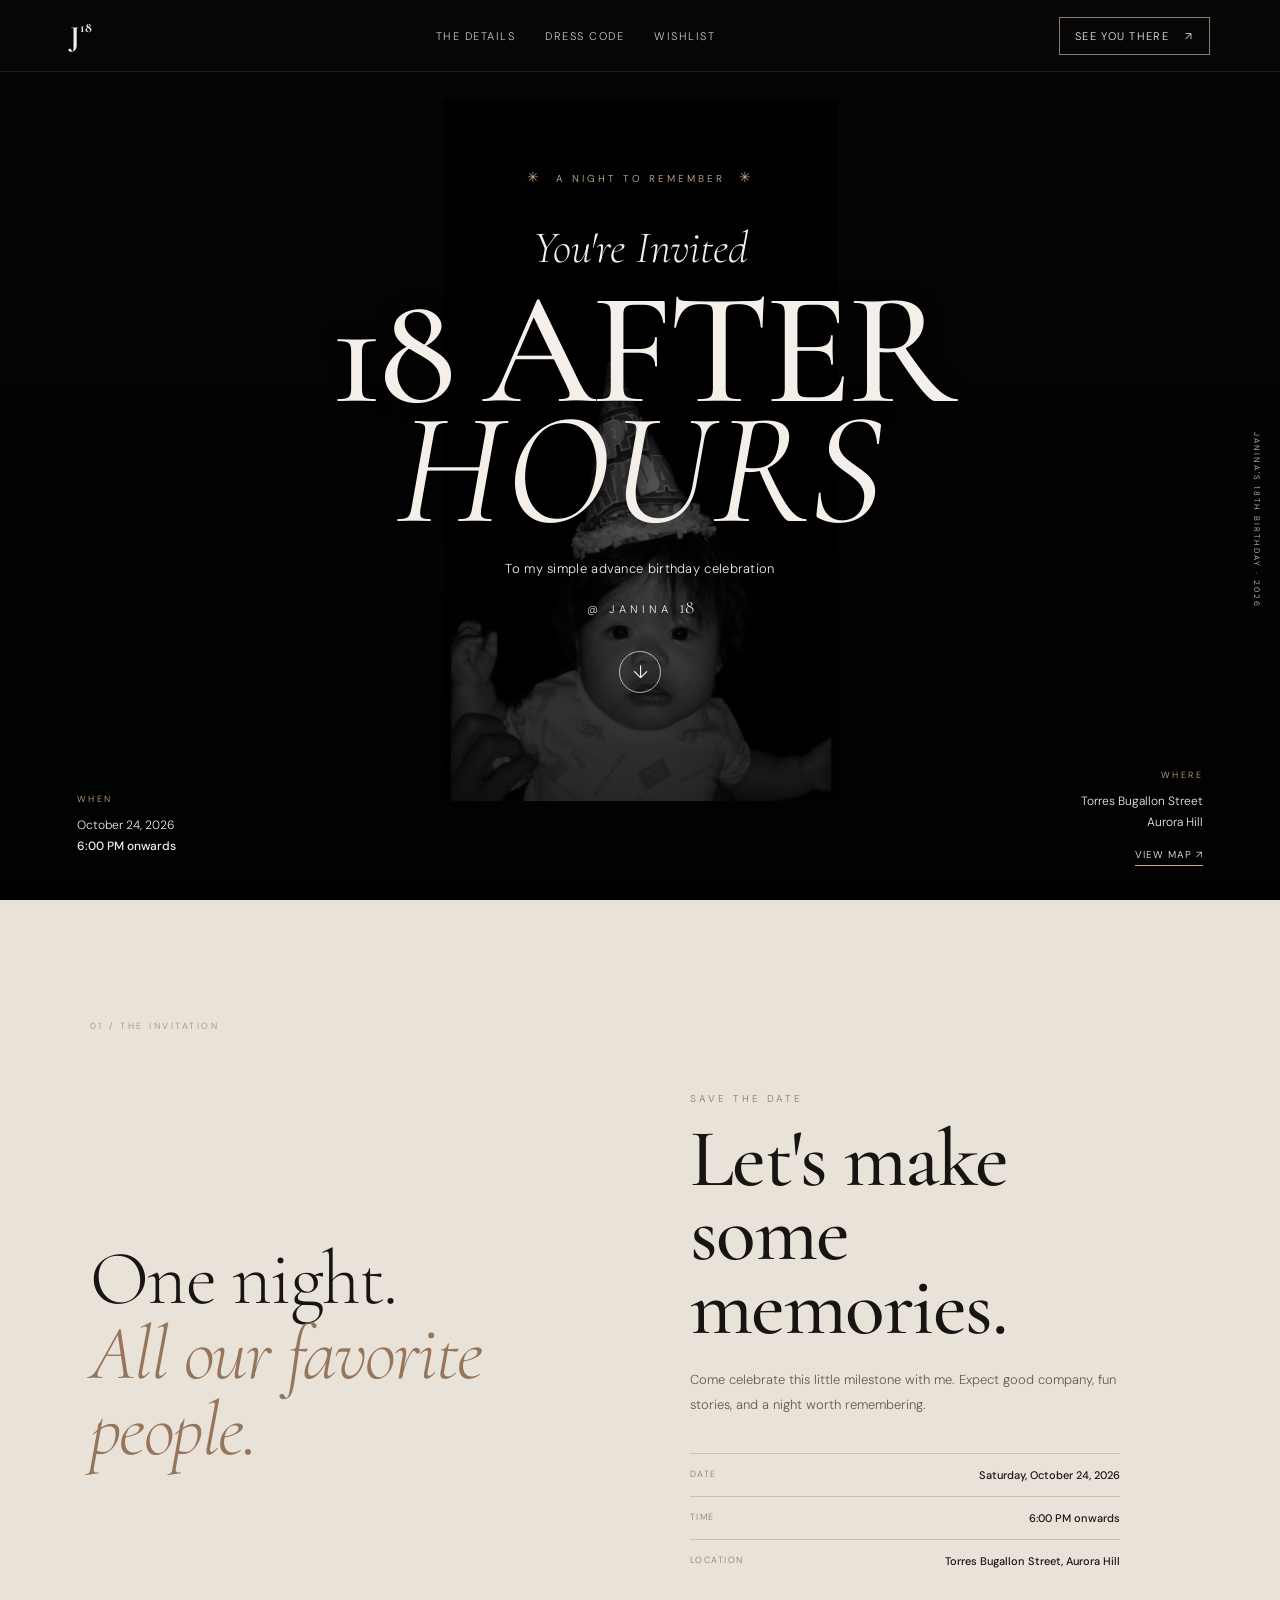
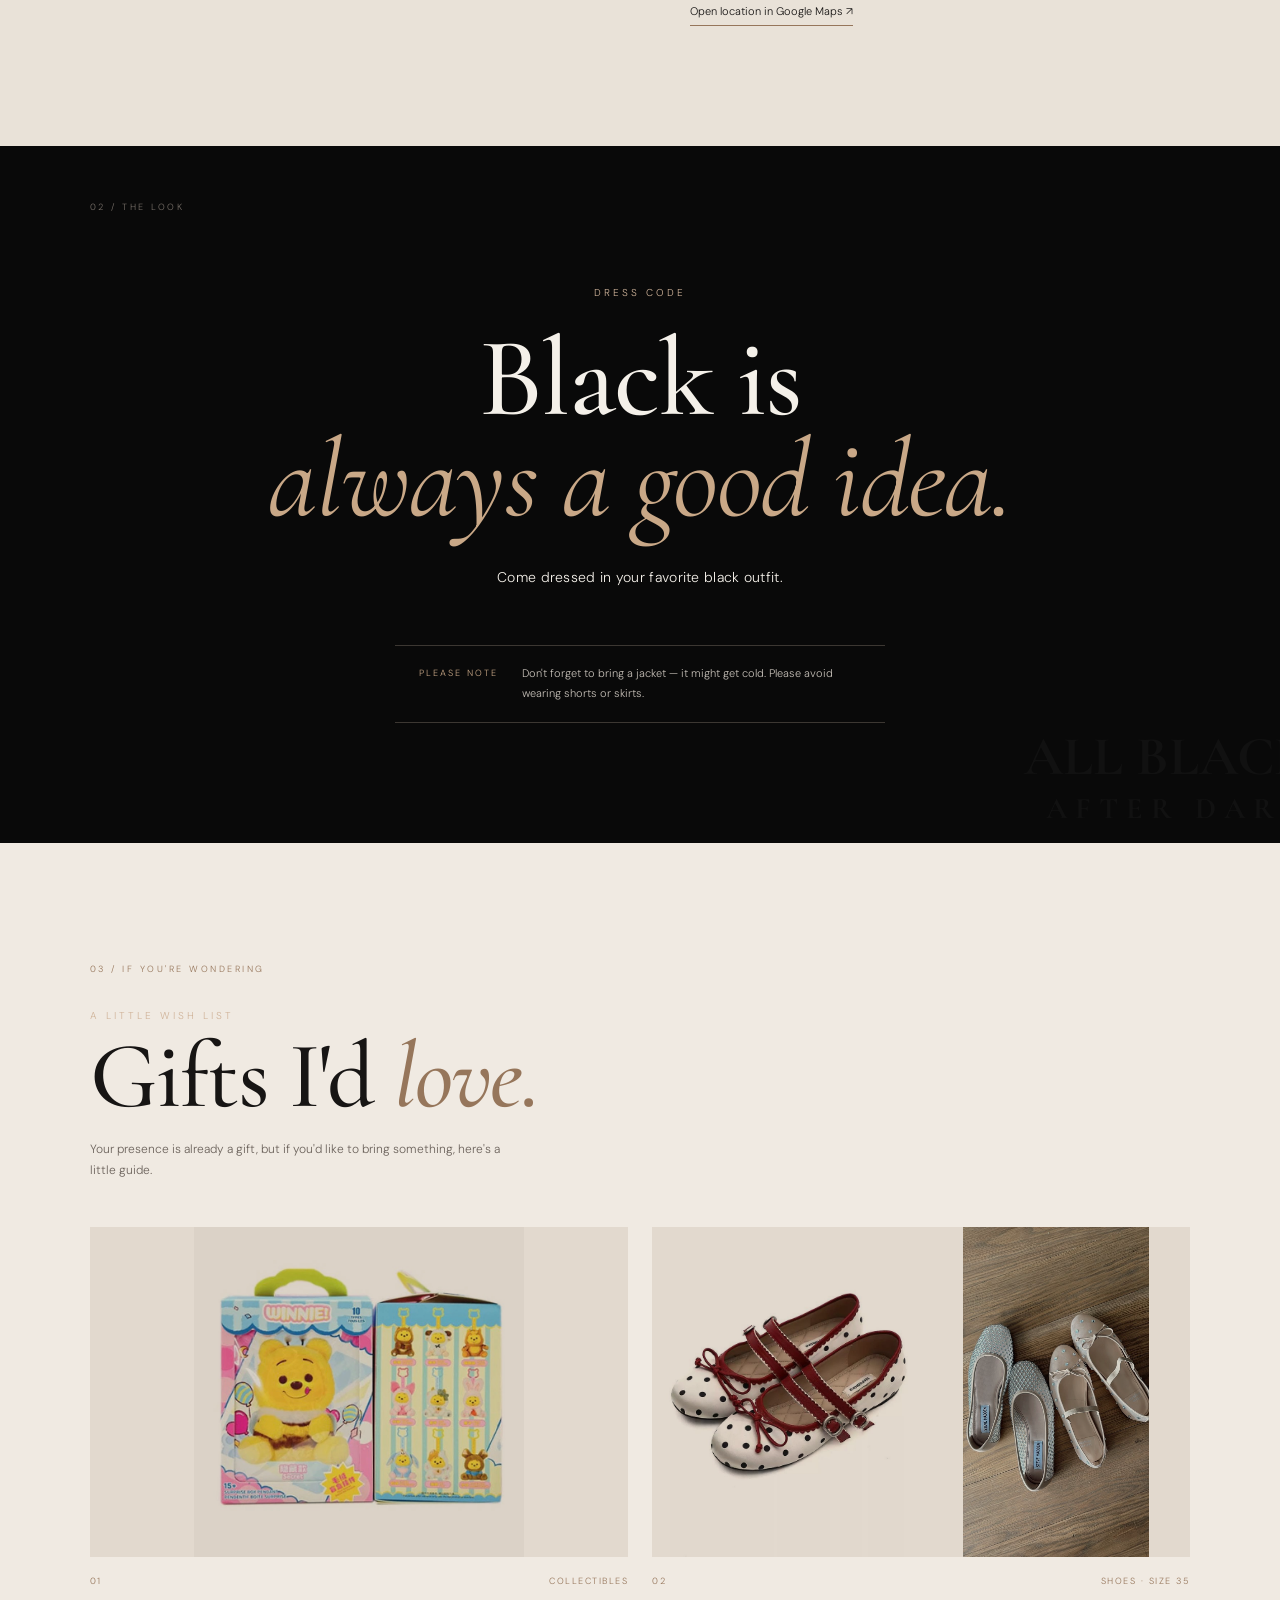
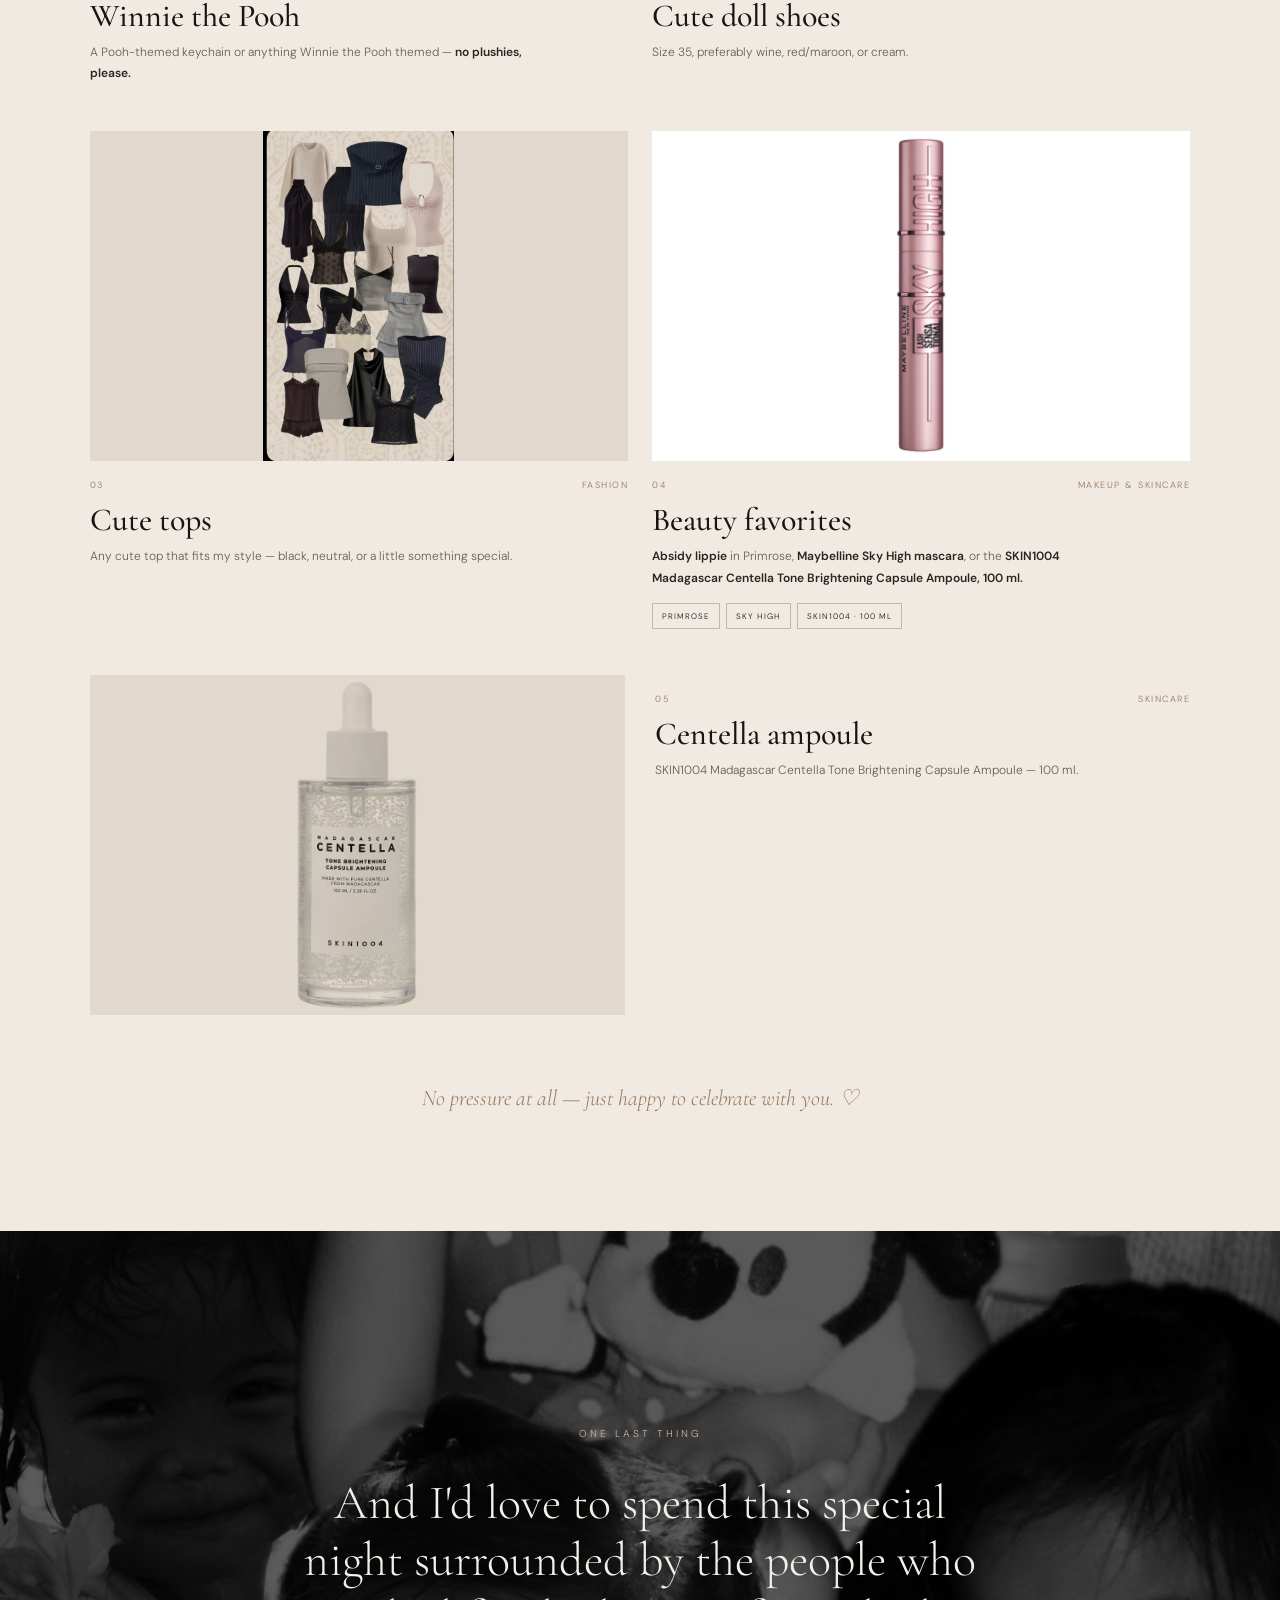
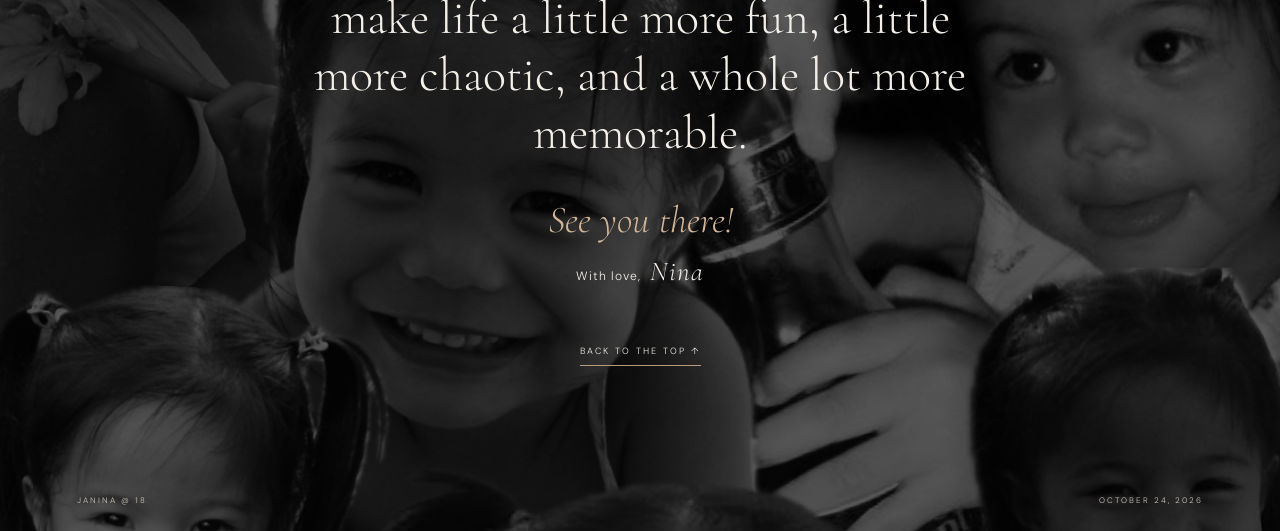
==== index.html @ 245d0680 "Add files via upload" ====
<!doctype html>
<html lang="en">
<head>
  <meta charset="utf-8">
  <meta name="viewport" content="width=device-width, initial-scale=1">
  <meta name="theme-color" content="#080808">
  <title>18 After Hours — Janina</title>
  <link rel="preconnect" href="https://fonts.googleapis.com">
  <link rel="preconnect" href="https://fonts.gstatic.com" crossorigin>
  <link href="https://fonts.googleapis.com/css2?family=Cormorant+Garamond:wght@400;500;600;700&family=DM+Sans:wght@300;400;500;600&display=swap" rel="stylesheet">
  <link rel="stylesheet" href="style.css">
</head>
<body>
  <nav class="nav">
    <a class="brand" href="#home">J<span>18</span></a>
    <div class="nav-links">
      <a href="#details">The Details</a>
      <a href="#dresscode">Dress Code</a>
      <a href="#wishlist">Wishlist</a>
    </div>
    <a class="nav-rsvp" href="#closing">See you there <span>↗</span></a>
  </nav>

  <main>
    <section class="hero" id="home" aria-label="Birthday invitation">
      <div class="hero-overlay"></div>
      <div class="hero-content">
        <p class="eyebrow"><span class="tiny-star">✳</span> A NIGHT TO REMEMBER <span class="tiny-star">✳</span></p>
        <p class="invited">You're Invited</p>
        <h1>18 AFTER<br><em>HOURS</em></h1>
        <div class="hero-sub">
          <p>To my simple advance birthday celebration</p>
          <p class="janina">@ JANINA <span>18</span></p>
        </div>
        <a class="round-link" href="#details" aria-label="Scroll to event details">↓</a>
      </div>
      <div class="hero-bottom">
        <div><span class="mini-label">WHEN</span><p>October 24, 2026<br><strong>6:00 PM onwards</strong></p></div>
        <div class="hero-address"><span class="mini-label">WHERE</span><p>Torres Bugallon Street<br>Aurora Hill</p><a class="map-link" href="https://www.google.com/maps/@16.423089,120.6047625,1425a,75y,299.43h,72.35t/data=!3m7!1e1!3m5!1sbvuVnETtf0ymM2-8gKj47g!2e0!6shttps:%2F%2Fstreetviewpixels-pa.clients6.google.com%2Fv1%2Fthumbnail%3Fcb_client%3Dmaps_sv.tactile%26w%3D900%26h%3D600%26pitch%3D17.645690590601035%26panoid%3DbvuVnETtf0ymM2-8gKj47g%26yaw%3D299.4261399675392!7i16384!8i8192?entry=ttu&g_ep=EgoyMDI2MTAwNi4wIKXMDSoASAFQAw%3D%3D" target="_blank" rel="noopener">View Map ↗</a></div>
      </div>
      <div class="vertical-note">JANINA'S 18TH BIRTHDAY · 2026</div>
    </section>

    <section class="details section-pad" id="details">
      <div class="section-kicker">01 / THE INVITATION</div>
      <div class="details-grid">
        <div>
          <p class="serif-quote">One night.<br><em>All our favorite people.</em></p>
        </div>
        <div class="details-copy">
          <p class="eyebrow">SAVE THE DATE</p>
          <h2>Let's make<br>some memories.</h2>
          <p>Come celebrate this little milestone with me. Expect good company, fun stories, and a night worth remembering.</p>
          <div class="detail-line"><span>DATE</span><strong>Saturday, October 24, 2026</strong></div>
          <div class="detail-line"><span>TIME</span><strong>6:00 PM onwards</strong></div>
          <div class="detail-line"><span>LOCATION</span><strong>Torres Bugallon Street, Aurora Hill</strong></div>
          <a class="text-link" href="https://www.google.com/maps/@16.423089,120.6047625,1425a,75y,299.43h,72.35t/data=!3m7!1e1!3m5!1sbvuVnETtf0ymM2-8gKj47g!2e0!6shttps:%2F%2Fstreetviewpixels-pa.clients6.google.com%2Fv1%2Fthumbnail%3Fcb_client%3Dmaps_sv.tactile%26w%3D900%26h%3D600%26pitch%3D17.645690590601035%26panoid%3DbvuVnETtf0ymM2-8gKj47g%26yaw%3D299.4261399675392!7i16384!8i8192?entry=ttu&g_ep=EgoyMDI2MTAwNi4wIKXMDSoASAFQAw%3D%3D" target="_blank" rel="noopener">Open location in Google Maps ↗</a>
        </div>
      </div>
    </section>

    <section class="dresscode section-pad" id="dresscode">
      <div class="section-kicker">02 / THE LOOK</div>
      <p class="eyebrow">DRESS CODE</p>
      <h2>Black is<br><em>always a good idea.</em></h2>
      <p class="dress-instruction">Come dressed in your favorite black outfit.</p>
      <div class="dress-rule"><span>PLEASE NOTE</span><p>Don't forget to bring a jacket — it might get cold. Please avoid wearing shorts or skirts.</p></div>
      <div class="dress-decoration">ALL BLACK<br><span>AFTER DARK</span></div>
    </section>

    <section class="wishlist section-pad" id="wishlist">
      <div class="section-kicker">03 / IF YOU'RE WONDERING</div>
      <p class="eyebrow">A LITTLE WISH LIST</p>
      <h2>Gifts I'd <em>love.</em></h2>
      <p class="wishlist-intro">Your presence is already a gift, but if you'd like to bring something, here's a little guide.</p>
      <div class="wish-grid">
        <article class="wish-card">
          <div class="wish-image"><img src="assets/image2.jpeg" alt="Winnie the Pooh themed keychain gift inspiration"></div>
          <div class="wish-meta"><span>01</span><span>COLLECTIBLES</span></div>
          <h3>Winnie the Pooh</h3>
          <p>A Pooh-themed keychain or anything Winnie the Pooh themed — <strong>no plushies, please.</strong></p>
        </article>
        <article class="wish-card">
          <div class="wish-image two-images"><img src="assets/image4.jpeg" alt="Cream embellished flat shoes"><img src="assets/image5.jpeg" alt="Red and white Mary Jane shoes"></div>
          <div class="wish-meta"><span>02</span><span>SHOES · SIZE 35</span></div>
          <h3>Cute doll shoes</h3>
          <p>Size 35, preferably wine, red/maroon, or cream.</p>
        </article>
        <article class="wish-card">
          <div class="wish-image"><img src="assets/image6.jpeg" alt="Cute tops in dark and neutral colors"></div>
          <div class="wish-meta"><span>03</span><span>FASHION</span></div>
          <h3>Cute tops</h3>
          <p>Any cute top that fits my style — black, neutral, or a little something special.</p>
        </article>
        <article class="wish-card">
          <div class="wish-image beauty-image"><img src="assets/image9.jpeg" alt="Beauty product inspiration"></div>
          <div class="wish-meta"><span>04</span><span>MAKEUP & SKINCARE</span></div>
          <h3>Beauty favorites</h3>
          <p><strong>Absidy lippie</strong> in Primrose, <strong>Maybelline Sky High mascara</strong>, or the <strong>SKIN1004 Madagascar Centella Tone Brightening Capsule Ampoule, 100 ml.</strong></p>
          <div class="product-tags"><span>PRIMROSE</span><span>SKY HIGH</span><span>SKIN1004 · 100 ML</span></div>
        </article>
        <article class="wish-card product-feature">
          <div class="wish-image"><img src="assets/image11.jpeg" alt="SKIN1004 Madagascar Centella Tone Brightening Capsule Ampoule"></div>
          <div class="wish-meta"><span>05</span><span>SKINCARE</span></div>
          <h3>Centella ampoule</h3>
          <p>SKIN1004 Madagascar Centella Tone Brightening Capsule Ampoule — 100 ml.</p>
        </article>
      </div>
      <p class="wishlist-footnote">No pressure at all — just happy to celebrate with you. ♡</p>
    </section>

    <section class="closing" id="closing">
      <div class="closing-shade"></div>
      <div class="closing-content">
        <p class="eyebrow">ONE LAST THING</p>
        <div class="closing-copy">And I'd love to spend this special night surrounded by the people who make life a little more fun, a little more chaotic, and a whole lot more memorable.</div>
        <p class="see-you">See you there!</p>
        <p class="signature">With love, <em>Nina</em></p>
        <a class="back-top" href="#home">BACK TO THE TOP ↑</a>
      </div>
      <div class="closing-footer"><span>JANINA @ 18</span><span>OCTOBER 24, 2026</span></div>
    </section>
  </main>
  <script src="script.js"></script>
</body>
</html>
---- style.css ----
*{box-sizing:border-box}html{scroll-behavior:smooth;scroll-padding-top:74px}body{margin:0;background:#080808;color:#f4f0e9;font-family:"DM Sans",sans-serif;font-weight:300}a{color:inherit;text-decoration:none}.nav{height:72px;position:fixed;top:0;left:0;right:0;z-index:20;display:flex;align-items:center;justify-content:space-between;padding:0 5.5%;background:rgba(8,8,8,.82);backdrop-filter:blur(16px);border-bottom:1px solid rgba(255,255,255,.1)}.brand{font-family:"Cormorant Garamond",serif;font-size:28px;font-weight:700;letter-spacing:-2px}.brand span{font-size:14px;vertical-align:top;margin-left:3px;letter-spacing:0}.nav-links{display:flex;gap:30px;font-size:11px;text-transform:uppercase;letter-spacing:1.5px;color:#d0cbc3}.nav-links a:hover,.text-link:hover{color:#c9a887}.nav-rsvp{font-size:11px;text-transform:uppercase;letter-spacing:1.3px;border:1px solid #8c7867;padding:11px 15px}.nav-rsvp span{margin-left:12px}.hero{min-height:100svh;position:relative;display:flex;align-items:center;justify-content:center;background-color:#080808;background-image:linear-gradient(180deg,rgba(0,0,0,.12),rgba(0,0,0,.30)),url("assets/image0.jpeg");background-position:center center;background-size:auto 78%;background-repeat:no-repeat;isolation:isolate;padding:120px 6% 170px}.hero-overlay{position:absolute;inset:0;background:linear-gradient(180deg,rgba(0,0,0,.38),rgba(0,0,0,.36) 35%,rgba(0,0,0,.83) 100%);z-index:-1}.hero-content{text-align:center;width:min(800px,100%);position:relative}.eyebrow{font-size:10px;letter-spacing:3px;text-transform:uppercase;color:#d0b49a}.tiny-star{font-size:14px;padding:0 8px;color:#c9a887}.invited{font-family:"Cormorant Garamond",serif;font-size:clamp(27px,4vw,45px);margin:34px 0 5px;font-style:italic}.hero h1{font-family:"Cormorant Garamond",serif;font-size:clamp(70px,13vw,160px);font-weight:500;line-height:.75;letter-spacing:-5px;margin:15px 0 30px;text-shadow:0 2px 20px #000}.hero h1 em{font-weight:400;letter-spacing:2px}.hero-sub p{font-size:13px;letter-spacing:.3px;margin:8px 0}.hero-sub .janina{font-size:11px;letter-spacing:4px;margin-top:18px}.janina span{font-family:"Cormorant Garamond",serif;font-size:19px;letter-spacing:0}.round-link{display:inline-flex;align-items:center;justify-content:center;width:42px;height:42px;border:1px solid rgba(255,255,255,.65);border-radius:50%;margin-top:25px;font-size:18px;transition:.2s}.round-link:hover{background:#f4f0e9;color:#111}.hero-bottom{position:absolute;bottom:34px;left:6%;right:6%;display:flex;justify-content:space-between;align-items:flex-end;text-align:left}.hero-bottom>div{max-width:260px}.mini-label{font-size:9px;letter-spacing:2.5px;color:#c9a887}.hero-bottom p{font-size:12px;line-height:1.8;margin:8px 0}.hero-bottom strong{font-weight:500}.hero-address{text-align:right}.map-link{display:inline-block;font-size:10px;text-transform:uppercase;letter-spacing:1px;border-bottom:1px solid #c9a887;padding-bottom:4px}.vertical-note{position:absolute;right:18px;top:48%;writing-mode:vertical-rl;font-size:8px;letter-spacing:2px;color:#d5c9bc}.section-pad{padding:120px max(7%,calc((100% - 1120px)/2))}.details{background:#e9e2d8;color:#171514}.section-kicker{font-size:9px;letter-spacing:2.5px;color:#a68a70;margin-bottom:50px}.details-grid{display:grid;grid-template-columns:1fr 1fr;gap:9%;align-items:center}.serif-quote{font-family:"Cormorant Garamond",serif;font-size:clamp(42px,6vw,78px);line-height:.98;margin:0;letter-spacing:-1.5px}.serif-quote em{color:#96765b}.details-copy{max-width:430px}.details-copy .eyebrow{color:#96765b}.details-copy h2,.dresscode h2,.wishlist h2{font-family:"Cormorant Garamond",serif;font-size:clamp(48px,7vw,82px);line-height:.9;font-weight:500;letter-spacing:-1.5px;margin:18px 0}.details-copy>p:not(.eyebrow){font-size:13px;line-height:1.9;color:#625a53;margin:24px 0 35px}.detail-line{display:flex;justify-content:space-between;gap:20px;border-top:1px solid #c9beb1;padding:14px 0;font-size:11px}.detail-line span{font-size:9px;letter-spacing:1.5px;color:#96765b}.detail-line strong{font-weight:500;text-align:right}.text-link{display:inline-block;font-size:11px;margin-top:22px;border-bottom:1px solid #96765b;padding-bottom:7px}.dresscode{min-height:650px;position:relative;overflow:hidden;background:#090909;display:flex;flex-direction:column;align-items:center;justify-content:center;text-align:center}.dresscode .section-kicker{position:absolute;top:55px;left:7%;color:#79716a}.dresscode>.eyebrow{margin-top:20px}.dresscode h2{font-size:clamp(58px,9vw,112px);margin:20px 0 24px}.dresscode h2 em{color:#c9a887;font-weight:400}.dress-instruction{font-size:14px;letter-spacing:.3px}.dress-rule{margin-top:45px;border-top:1px solid #3c3732;border-bottom:1px solid #3c3732;padding:18px 24px;max-width:490px;display:flex;gap:24px;align-items:flex-start;text-align:left}.dress-rule span{font-size:9px;letter-spacing:2px;color:#c9a887;white-space:nowrap;padding-top:3px}.dress-rule p{font-size:11px;line-height:1.8;color:#c4beb6;margin:0}.dress-decoration{position:absolute;right:-30px;bottom:20px;font-family:"Cormorant Garamond",serif;font-size:55px;line-height:.8;text-align:right;color:rgba(255,255,255,.035);font-weight:700}.dress-decoration span{font-size:30px;letter-spacing:8px}.wishlist{background:#f0eae2;color:#171514}.wishlist .section-kicker{color:#96765b;margin-bottom:34px}.wishlist h2{font-size:clamp(55px,8vw,94px);margin:12px 0}.wishlist h2 em{color:#96765b}.wishlist-intro{font-size:12px;line-height:1.8;color:#6b625b;max-width:430px;margin:20px 0 45px}.wish-grid{display:grid;grid-template-columns:repeat(2,minmax(0,1fr));gap:46px 24px}.wish-card{min-width:0}.wish-image{height:330px;background:#e2d9ce;display:flex;align-items:center;justify-content:center;overflow:hidden}.wish-image img{width:100%;height:100%;object-fit:contain;mix-blend-mode:multiply}.wish-image.two-images{gap:0}.wish-image.two-images img{width:50%;height:100%;object-fit:contain}.wish-image.beauty-image{background:#fff}.wish-meta{display:flex;justify-content:space-between;gap:10px;margin-top:18px;font-size:9px;letter-spacing:1.5px;color:#96765b}.wish-card h3{font-family:"Cormorant Garamond",serif;font-size:32px;font-weight:500;margin:9px 0 7px}.wish-card>p{font-size:12px;line-height:1.8;color:#655c55;margin:0;max-width:460px}.wish-card strong{font-weight:600;color:#2a2521}.product-tags{display:flex;flex-wrap:wrap;gap:6px;margin-top:14px}.product-tags span{font-size:8px;letter-spacing:1px;border:1px solid #c7b7a7;padding:7px 9px}.product-feature{grid-column:1/-1;display:grid;grid-template-columns:1fr 1fr;column-gap:30px;align-items:center}.product-feature .wish-image{grid-row:span 4;height:340px}.wishlist-footnote{text-align:center;font-family:"Cormorant Garamond",serif;font-size:22px;font-style:italic;color:#96765b;margin:70px 0 0}.closing{min-height:100svh;position:relative;display:flex;align-items:center;justify-content:center;text-align:center;padding:120px 8% 100px;background:#050505 url("assets/image1.jpeg") center 38%/cover no-repeat;isolation:isolate}.closing-shade{position:absolute;inset:0;background:rgba(0,0,0,.64);z-index:-1}.closing-content{max-width:720px}.closing-content .eyebrow{margin-bottom:35px}.closing-copy{font-family:"Cormorant Garamond",serif;font-size:clamp(28px,4.4vw,48px);line-height:1.2}.see-you{font-family:"Cormorant Garamond",serif;font-size:38px;font-style:italic;margin:34px 0 8px;color:#d2b497}.signature{font-size:12px;letter-spacing:1px}.signature em{font-family:"Cormorant Garamond",serif;font-size:27px;margin-left:5px}.back-top{display:inline-block;margin-top:45px;font-size:9px;letter-spacing:2px;border-bottom:1px solid #b89a7b;padding-bottom:8px}.closing-footer{position:absolute;bottom:26px;left:6%;right:6%;display:flex;justify-content:space-between;font-size:8px;letter-spacing:2px;color:#d1c8bd}
@media(max-width:700px){.hero{background-size:auto 68%;background-position:center 38%;}.nav{height:62px;padding:0 5%}.nav-links{gap:12px;font-size:8px;letter-spacing:.7px}.nav-rsvp{display:none}.hero{padding:110px 6% 190px;background-position:center center}.hero h1{letter-spacing:-2px}.invited{margin-top:25px}.hero-bottom{bottom:25px;left:6%;right:6%}.hero-bottom p{font-size:10px}.mini-label{font-size:8px}.vertical-note{right:8px;font-size:7px}.section-pad{padding:85px 7%}.section-kicker{margin-bottom:35px}.details-grid{grid-template-columns:1fr;gap:48px}.serif-quote{font-size:55px}.details-copy h2{font-size:62px}.detail-line{font-size:10px}.dresscode{min-height:610px}.dresscode .section-kicker{top:35px;left:7%}.dresscode h2{font-size:58px}.dress-instruction{font-size:12px}.dress-rule{padding:16px;gap:15px}.dress-decoration{font-size:40px}.wish-grid{gap:35px 13px}.wish-image{height:220px}.wish-card h3{font-size:26px}.wish-card>p{font-size:11px}.wish-meta{font-size:7px;letter-spacing:1px}.product-feature{grid-template-columns:1fr;gap:0}.product-feature .wish-image{grid-row:auto;height:260px;margin-bottom:18px}.closing{padding:100px 7%;background-position:center center}.closing-copy{font-size:31px}.closing-footer{font-size:7px;letter-spacing:1px}}
@media(max-width:420px){.nav-links{gap:9px}.brand{font-size:24px}.nav-links a{font-size:7px}.wish-image{height:175px}.wish-card h3{font-size:23px}.product-tags span{font-size:7px}.hero-bottom{gap:15px}.hero-bottom>div{max-width:48%}.hero-address{text-align:right}}
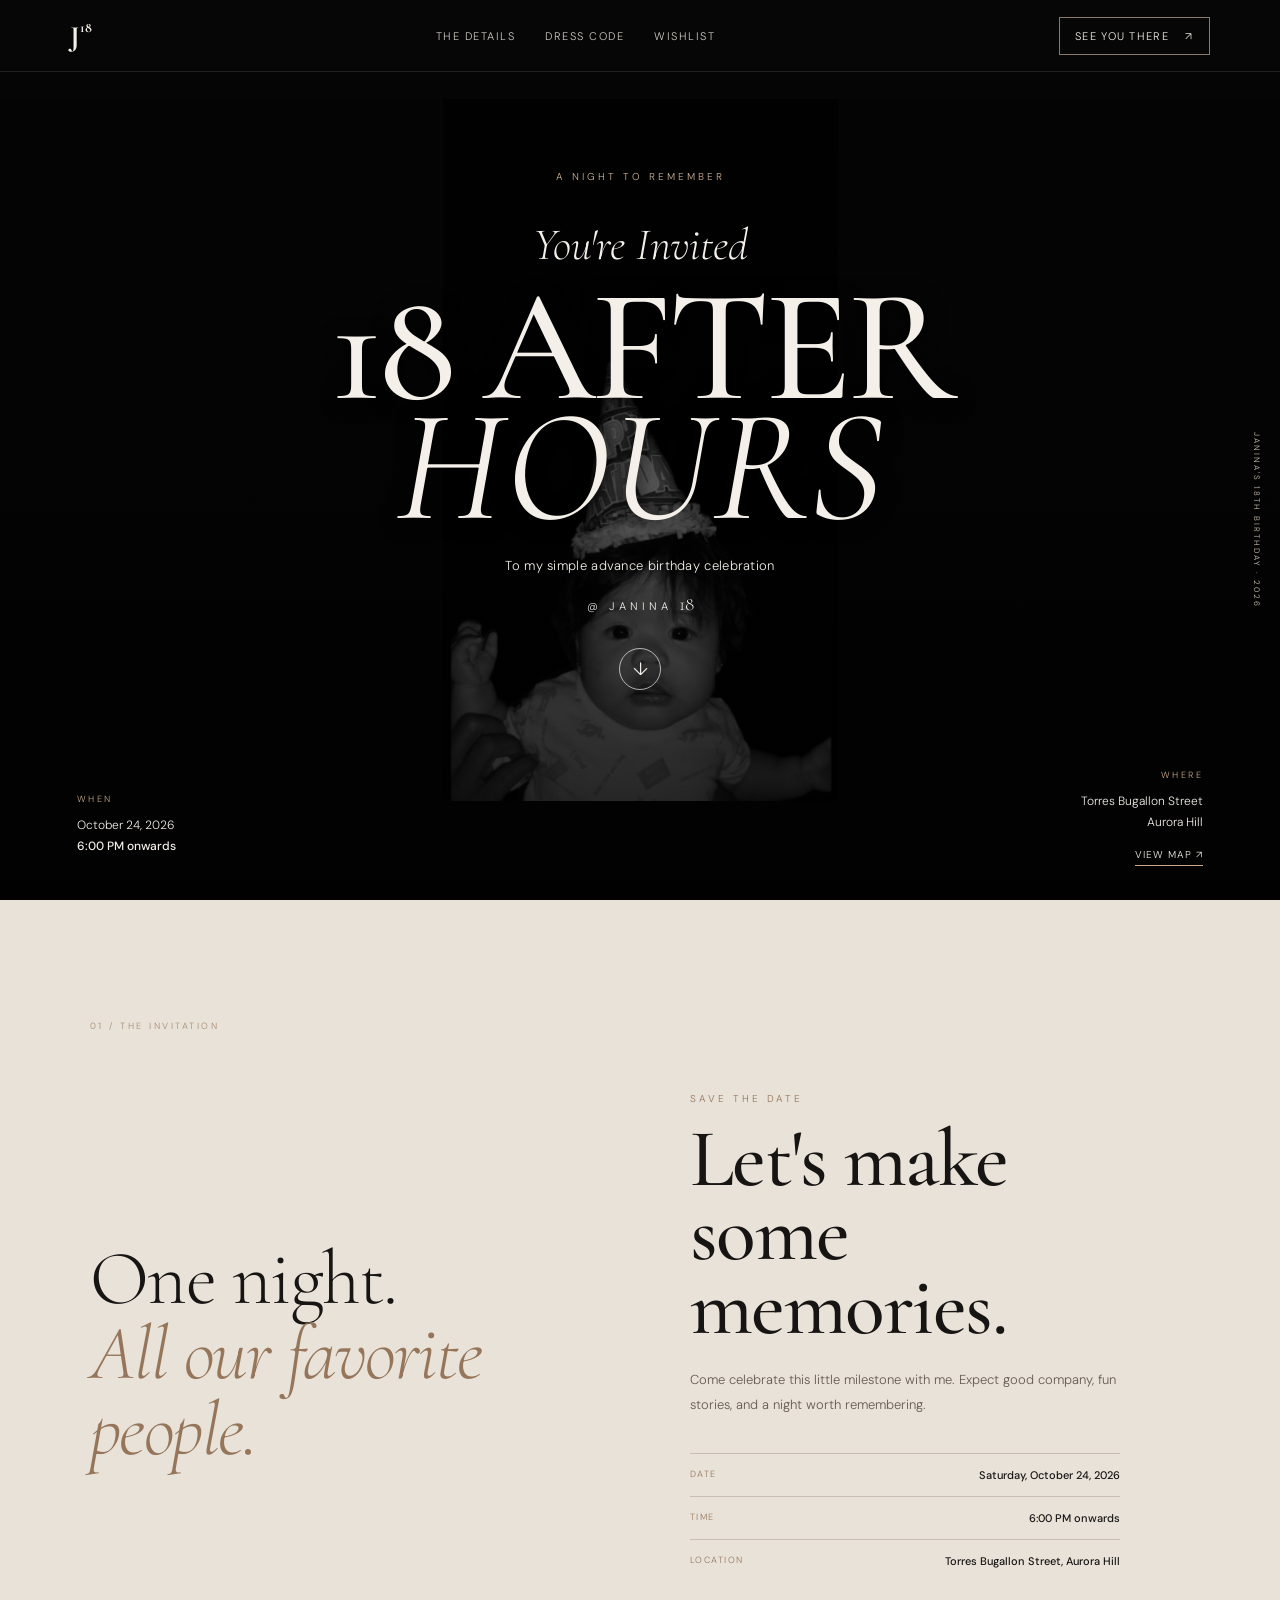
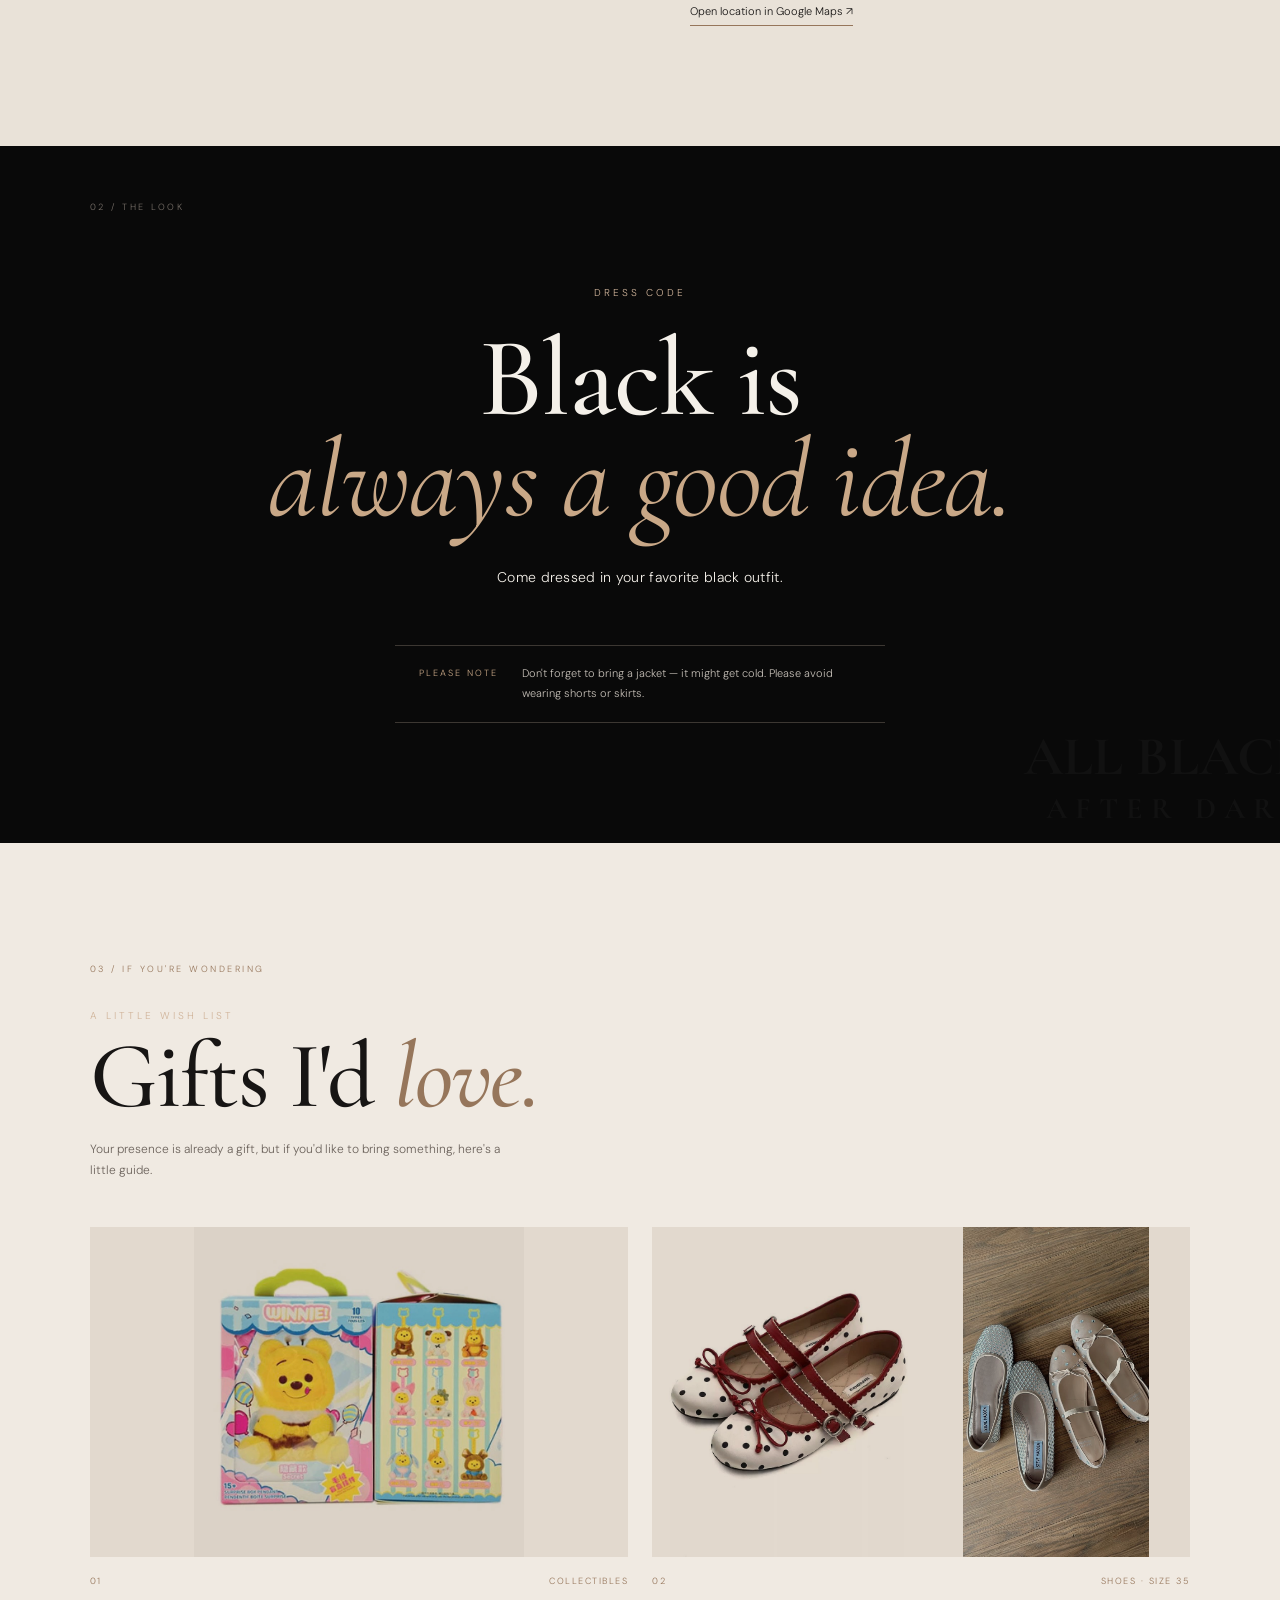
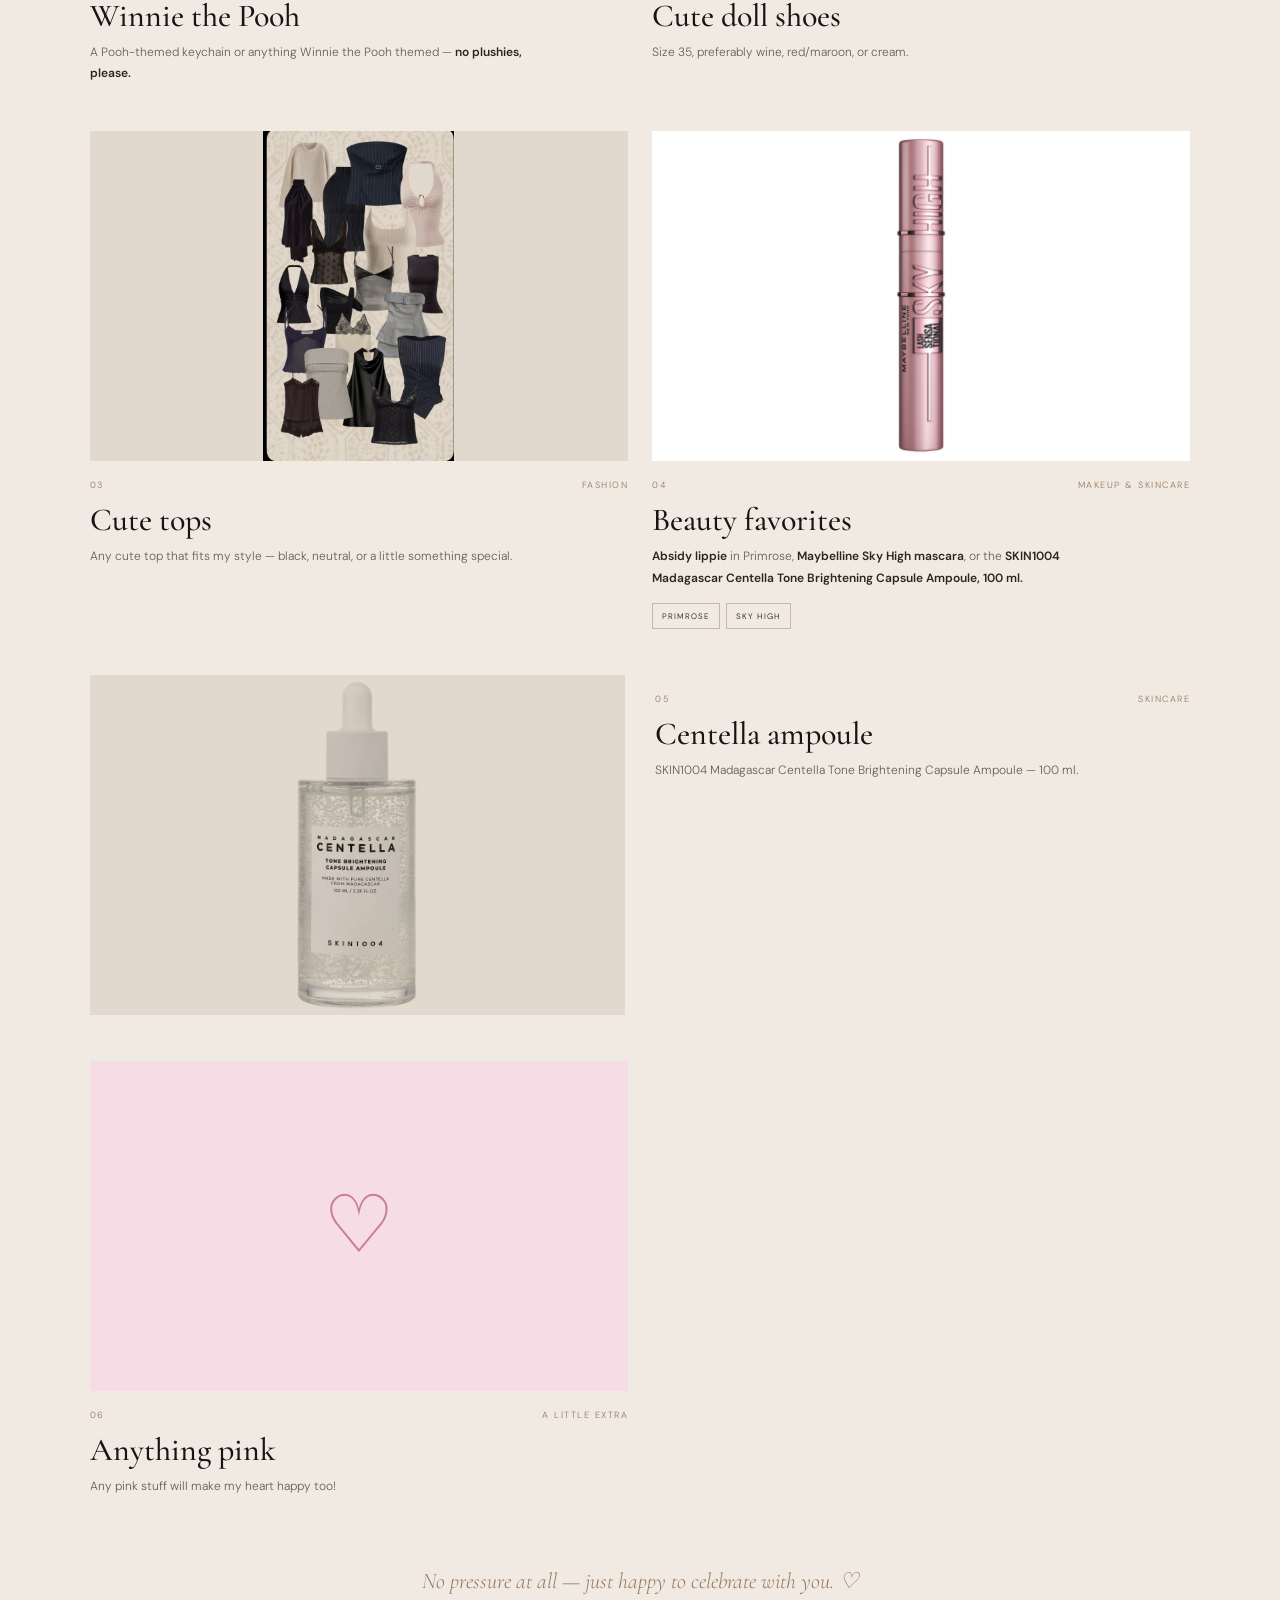
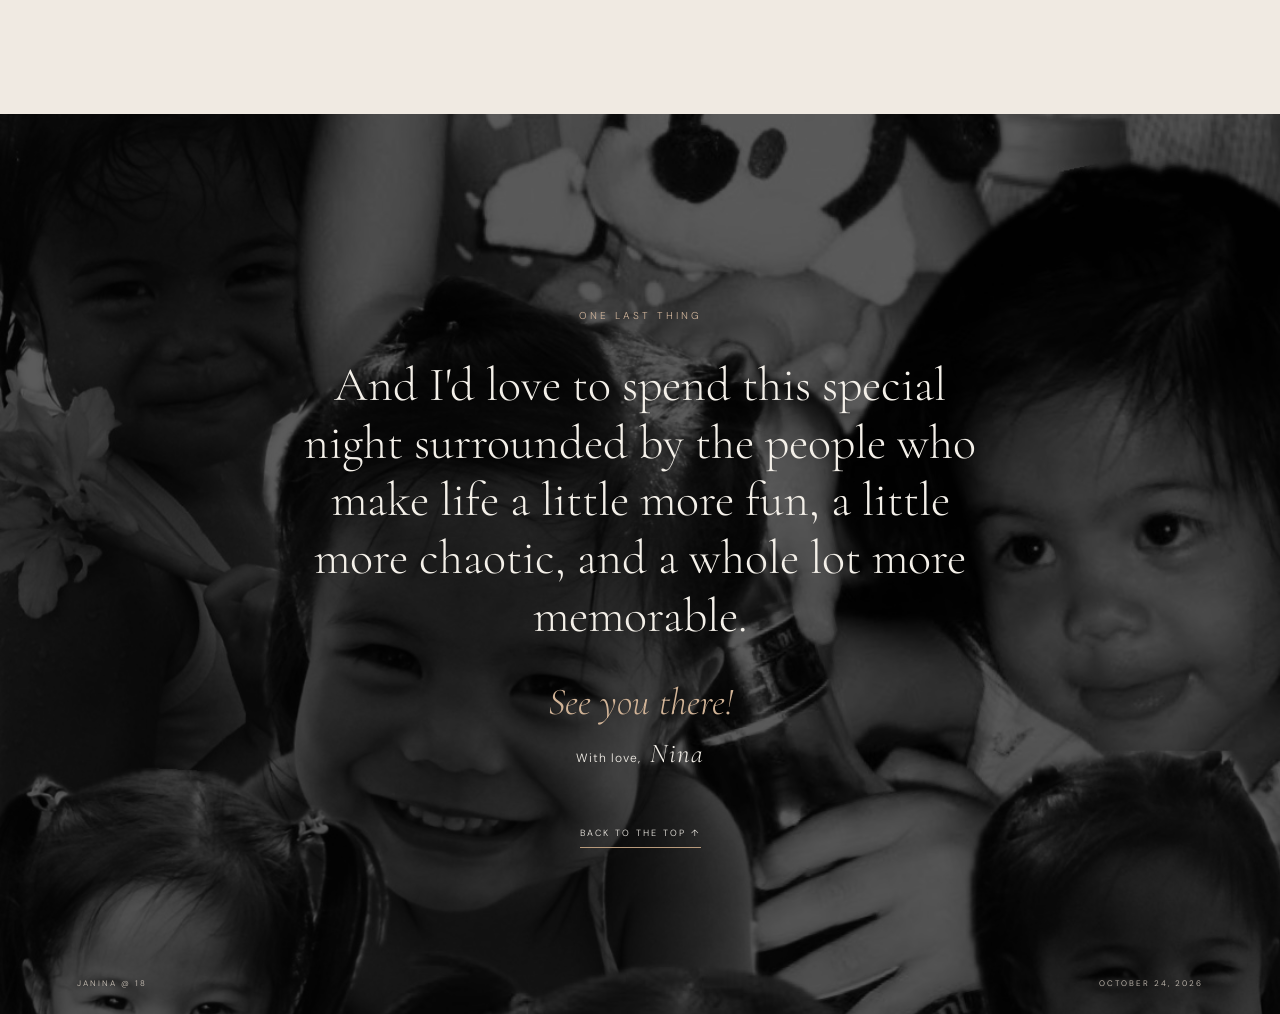
==== commit 1cbc8974: "Update index.html" ====
--- a/index.html
+++ b/index.html
@@ -1,3 +1,4 @@
+
 <!doctype html>
 <html lang="en">
 <head>
@@ -25,7 +26,7 @@
     <section class="hero" id="home" aria-label="Birthday invitation">
       <div class="hero-overlay"></div>
       <div class="hero-content">
-        <p class="eyebrow"><span class="tiny-star">✳</span> A NIGHT TO REMEMBER <span class="tiny-star">✳</span></p>
+        <p class="eyebrow">A NIGHT TO REMEMBER</p>
         <p class="invited">You're Invited</p>
         <h1>18 AFTER<br><em>HOURS</em></h1>
         <div class="hero-sub">
@@ -34,10 +35,19 @@
         </div>
         <a class="round-link" href="#details" aria-label="Scroll to event details">↓</a>
       </div>
+
       <div class="hero-bottom">
-        <div><span class="mini-label">WHEN</span><p>October 24, 2026<br><strong>6:00 PM onwards</strong></p></div>
-        <div class="hero-address"><span class="mini-label">WHERE</span><p>Torres Bugallon Street<br>Aurora Hill</p><a class="map-link" href="https://www.google.com/maps/@16.423089,120.6047625,1425a,75y,299.43h,72.35t/data=!3m7!1e1!3m5!1sbvuVnETtf0ymM2-8gKj47g!2e0!6shttps:%2F%2Fstreetviewpixels-pa.clients6.google.com%2Fv1%2Fthumbnail%3Fcb_client%3Dmaps_sv.tactile%26w%3D900%26h%3D600%26pitch%3D17.645690590601035%26panoid%3DbvuVnETtf0ymM2-8gKj47g%26yaw%3D299.4261399675392!7i16384!8i8192?entry=ttu&g_ep=EgoyMDI2MTAwNi4wIKXMDSoASAFQAw%3D%3D" target="_blank" rel="noopener">View Map ↗</a></div>
+        <div>
+          <span class="mini-label">WHEN</span>
+          <p>October 24, 2026<br><strong>6:00 PM onwards</strong></p>
+        </div>
+        <div class="hero-address">
+          <span class="mini-label">WHERE</span>
+          <p>Torres Bugallon Street<br>Aurora Hill</p>
+          <a class="map-link" href="https://www.google.com/maps/@16.423089,120.6047625,1425a,75y,299.43h,72.35t/data=!3m7!1e1!3m5!1sbvuVnETtf0ymM2-8gKj47g!2e0!6shttps:%2F%2Fstreetviewpixels-pa.clients6.google.com%2Fv1%2Fthumbnail%3Fcb_client%3Dmaps_sv.tactile%26w%3D900%26h%3D600%26pitch%3D17.645690590601035%26panoid%3DbvuVnETtf0ymM2-8gKj47g%26yaw%3D299.4261399675392!7i16384!8i8192?entry=ttu&g_ep=EgoyMDI2MTAwNi4wIKXMDSoASAFQAw%3D%3D" target="_blank" rel="noopener">View Map ↗</a>
+        </div>
       </div>
+
       <div class="vertical-note">JANINA'S 18TH BIRTHDAY · 2026</div>
     </section>
 
@@ -51,9 +61,18 @@
           <p class="eyebrow">SAVE THE DATE</p>
           <h2>Let's make<br>some memories.</h2>
           <p>Come celebrate this little milestone with me. Expect good company, fun stories, and a night worth remembering.</p>
-          <div class="detail-line"><span>DATE</span><strong>Saturday, October 24, 2026</strong></div>
-          <div class="detail-line"><span>TIME</span><strong>6:00 PM onwards</strong></div>
-          <div class="detail-line"><span>LOCATION</span><strong>Torres Bugallon Street, Aurora Hill</strong></div>
+          <div class="detail-line">
+            <span>DATE</span>
+            <strong>Saturday, October 24, 2026</strong>
+          </div>
+          <div class="detail-line">
+            <span>TIME</span>
+            <strong>6:00 PM onwards</strong>
+          </div>
+          <div class="detail-line">
+            <span>LOCATION</span>
+            <strong>Torres Bugallon Street, Aurora Hill</strong>
+          </div>
           <a class="text-link" href="https://www.google.com/maps/@16.423089,120.6047625,1425a,75y,299.43h,72.35t/data=!3m7!1e1!3m5!1sbvuVnETtf0ymM2-8gKj47g!2e0!6shttps:%2F%2Fstreetviewpixels-pa.clients6.google.com%2Fv1%2Fthumbnail%3Fcb_client%3Dmaps_sv.tactile%26w%3D900%26h%3D600%26pitch%3D17.645690590601035%26panoid%3DbvuVnETtf0ymM2-8gKj47g%26yaw%3D299.4261399675392!7i16384!8i8192?entry=ttu&g_ep=EgoyMDI2MTAwNi4wIKXMDSoASAFQAw%3D%3D" target="_blank" rel="noopener">Open location in Google Maps ↗</a>
         </div>
       </div>
@@ -64,7 +83,10 @@
       <p class="eyebrow">DRESS CODE</p>
       <h2>Black is<br><em>always a good idea.</em></h2>
       <p class="dress-instruction">Come dressed in your favorite black outfit.</p>
-      <div class="dress-rule"><span>PLEASE NOTE</span><p>Don't forget to bring a jacket — it might get cold. Please avoid wearing shorts or skirts.</p></div>
+      <div class="dress-rule">
+        <span>PLEASE NOTE</span>
+        <p>Don't forget to bring a jacket — it might get cold. Please avoid wearing shorts or skirts.</p>
+      </div>
       <div class="dress-decoration">ALL BLACK<br><span>AFTER DARK</span></div>
     </section>
 
@@ -73,39 +95,68 @@
       <p class="eyebrow">A LITTLE WISH LIST</p>
       <h2>Gifts I'd <em>love.</em></h2>
       <p class="wishlist-intro">Your presence is already a gift, but if you'd like to bring something, here's a little guide.</p>
+
       <div class="wish-grid">
         <article class="wish-card">
-          <div class="wish-image"><img src="assets/image2.jpeg" alt="Winnie the Pooh themed keychain gift inspiration"></div>
+          <div class="wish-image">
+            <img src="assets/image2.jpeg" alt="Winnie the Pooh themed keychain gift inspiration">
+          </div>
           <div class="wish-meta"><span>01</span><span>COLLECTIBLES</span></div>
           <h3>Winnie the Pooh</h3>
           <p>A Pooh-themed keychain or anything Winnie the Pooh themed — <strong>no plushies, please.</strong></p>
         </article>
+
         <article class="wish-card">
-          <div class="wish-image two-images"><img src="assets/image4.jpeg" alt="Cream embellished flat shoes"><img src="assets/image5.jpeg" alt="Red and white Mary Jane shoes"></div>
+          <div class="wish-image two-images">
+            <img src="assets/image4.jpeg" alt="Cream embellished flat shoes">
+            <img src="assets/image5.jpeg" alt="Red and white Mary Jane shoes">
+          </div>
           <div class="wish-meta"><span>02</span><span>SHOES · SIZE 35</span></div>
           <h3>Cute doll shoes</h3>
           <p>Size 35, preferably wine, red/maroon, or cream.</p>
         </article>
+
         <article class="wish-card">
-          <div class="wish-image"><img src="assets/image6.jpeg" alt="Cute tops in dark and neutral colors"></div>
+          <div class="wish-image">
+            <img src="assets/image6.jpeg" alt="Cute tops in dark and neutral colors">
+          </div>
           <div class="wish-meta"><span>03</span><span>FASHION</span></div>
           <h3>Cute tops</h3>
           <p>Any cute top that fits my style — black, neutral, or a little something special.</p>
         </article>
+
         <article class="wish-card">
-          <div class="wish-image beauty-image"><img src="assets/image9.jpeg" alt="Beauty product inspiration"></div>
+          <div class="wish-image beauty-image">
+            <img src="assets/image9.jpeg" alt="Beauty product inspiration">
+          </div>
           <div class="wish-meta"><span>04</span><span>MAKEUP & SKINCARE</span></div>
           <h3>Beauty favorites</h3>
           <p><strong>Absidy lippie</strong> in Primrose, <strong>Maybelline Sky High mascara</strong>, or the <strong>SKIN1004 Madagascar Centella Tone Brightening Capsule Ampoule, 100 ml.</strong></p>
-          <div class="product-tags"><span>PRIMROSE</span><span>SKY HIGH</span><span>SKIN1004 · 100 ML</span></div>
+          <div class="product-tags">
+            <span>PRIMROSE</span>
+            <span>SKY HIGH</span>
+          </div>
         </article>
+
         <article class="wish-card product-feature">
-          <div class="wish-image"><img src="assets/image11.jpeg" alt="SKIN1004 Madagascar Centella Tone Brightening Capsule Ampoule"></div>
+          <div class="wish-image">
+            <img src="assets/image11.jpeg" alt="SKIN1004 Madagascar Centella Tone Brightening Capsule Ampoule">
+          </div>
           <div class="wish-meta"><span>05</span><span>SKINCARE</span></div>
           <h3>Centella ampoule</h3>
           <p>SKIN1004 Madagascar Centella Tone Brightening Capsule Ampoule — 100 ml.</p>
         </article>
+
+        <article class="wish-card">
+          <div class="wish-image" style="background:#f5dce5;">
+            <span style="font-family:'Cormorant Garamond',serif;font-size:80px;color:#c77d9b;">♡</span>
+          </div>
+          <div class="wish-meta"><span>06</span><span>A LITTLE EXTRA</span></div>
+          <h3>Anything pink</h3>
+          <p>Any pink stuff will make my heart happy too!</p>
+        </article>
       </div>
+
       <p class="wishlist-footnote">No pressure at all — just happy to celebrate with you. ♡</p>
     </section>
 
@@ -118,9 +169,13 @@
         <p class="signature">With love, <em>Nina</em></p>
         <a class="back-top" href="#home">BACK TO THE TOP ↑</a>
       </div>
-      <div class="closing-footer"><span>JANINA @ 18</span><span>OCTOBER 24, 2026</span></div>
+      <div class="closing-footer">
+        <span>JANINA @ 18</span>
+        <span>OCTOBER 24, 2026</span>
+      </div>
     </section>
   </main>
+
   <script src="script.js"></script>
 </body>
-</html>+</html>
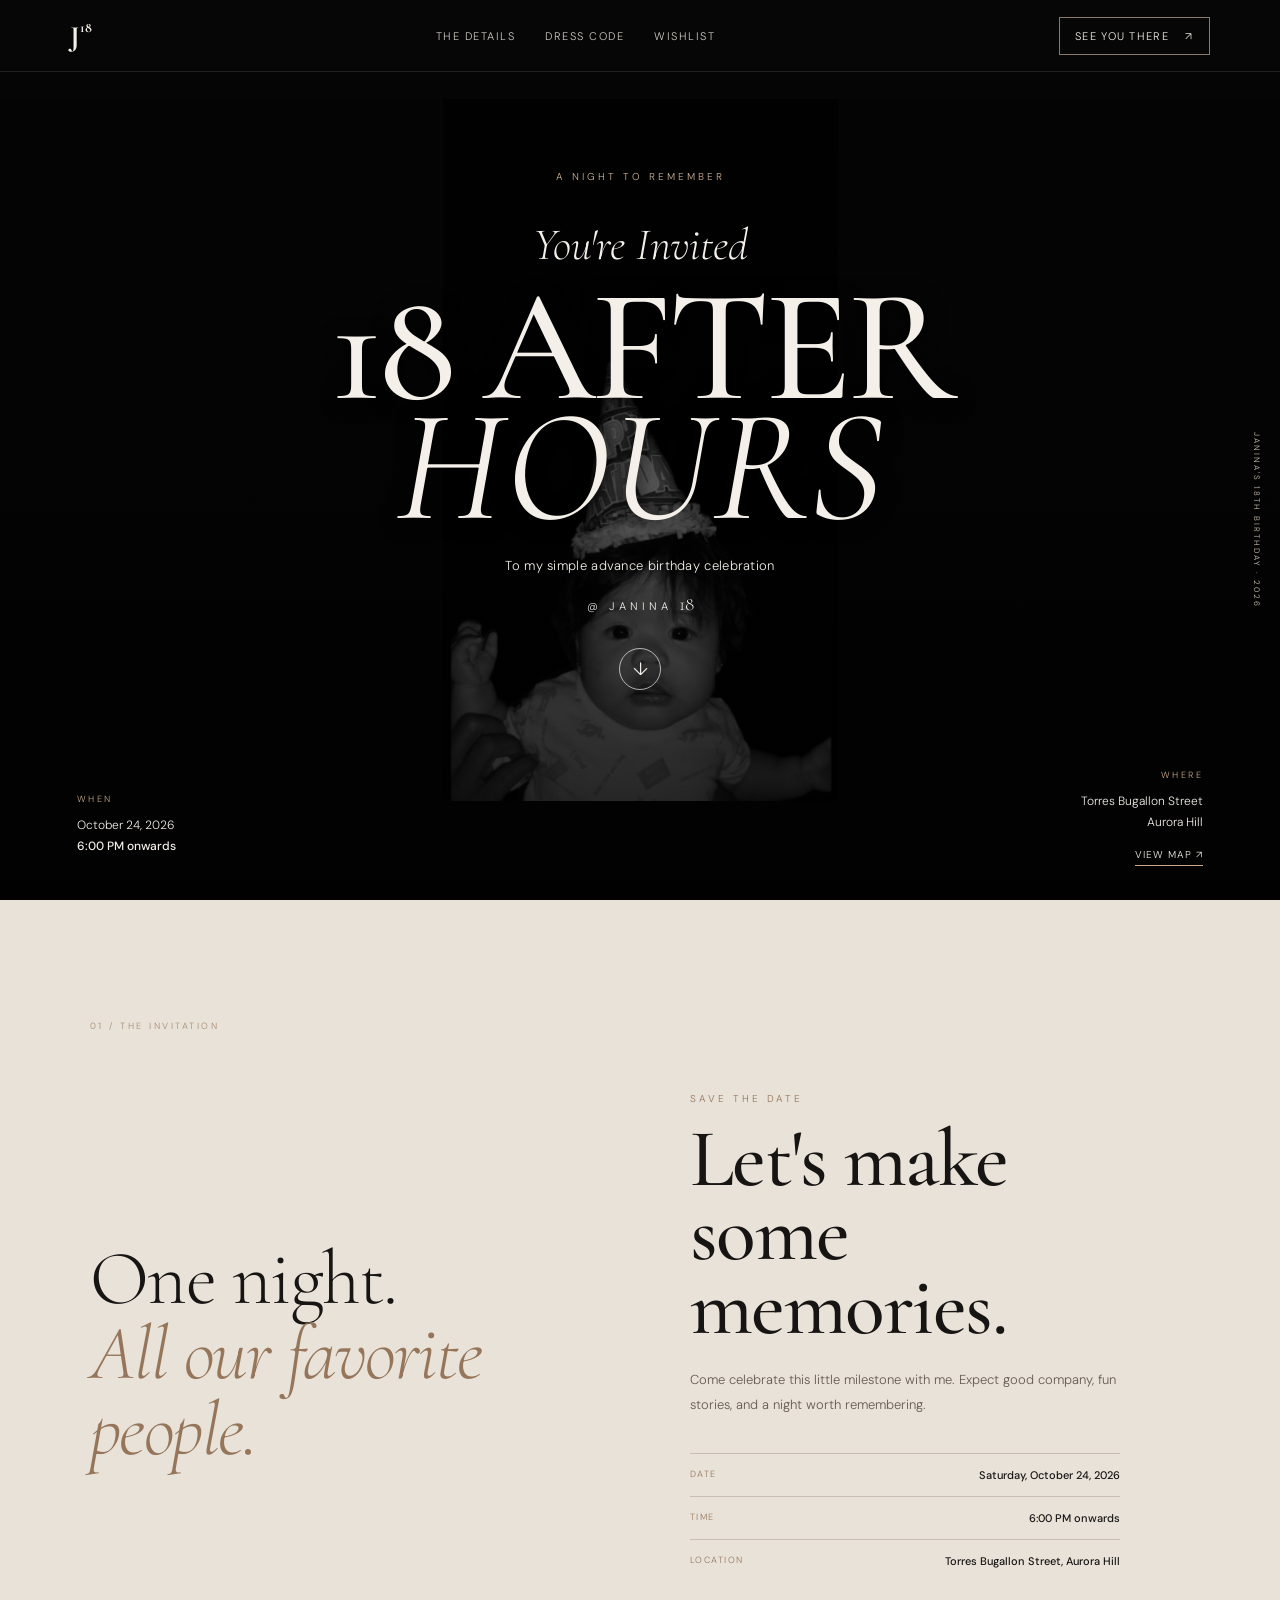
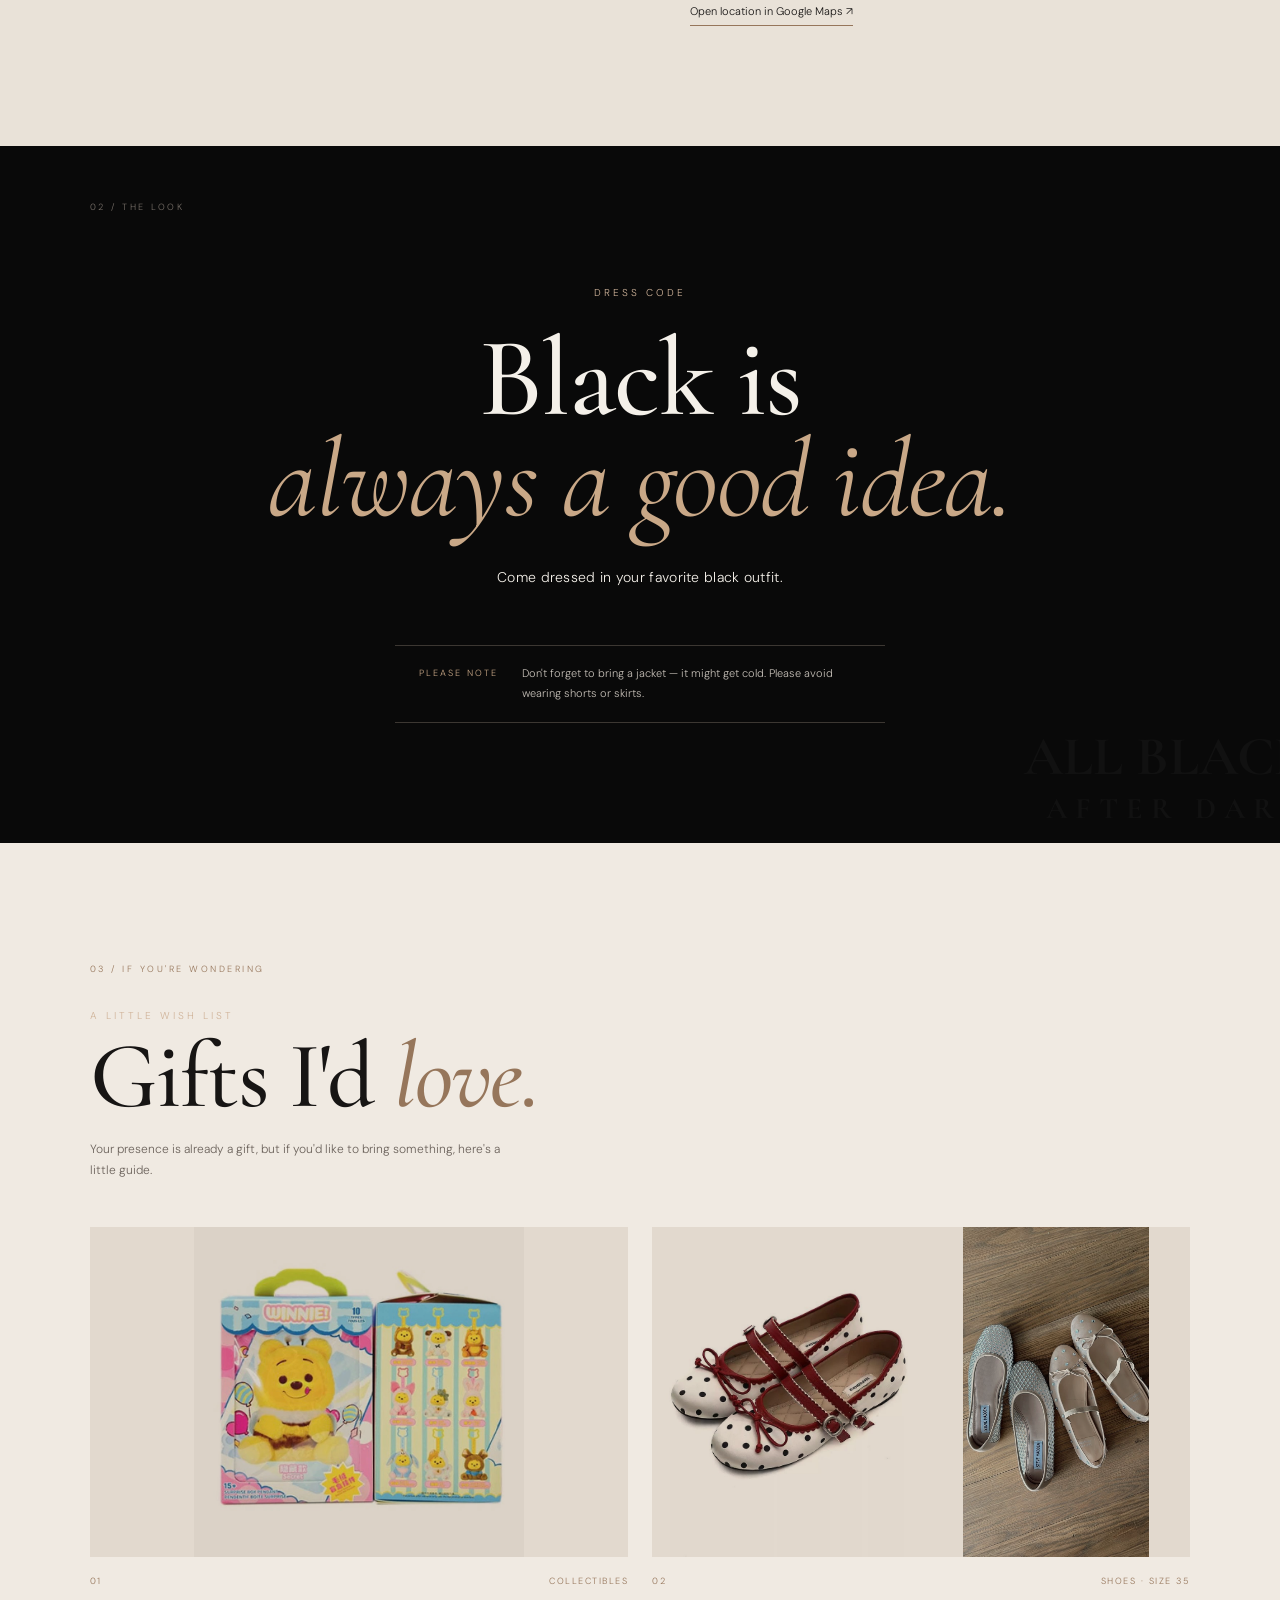
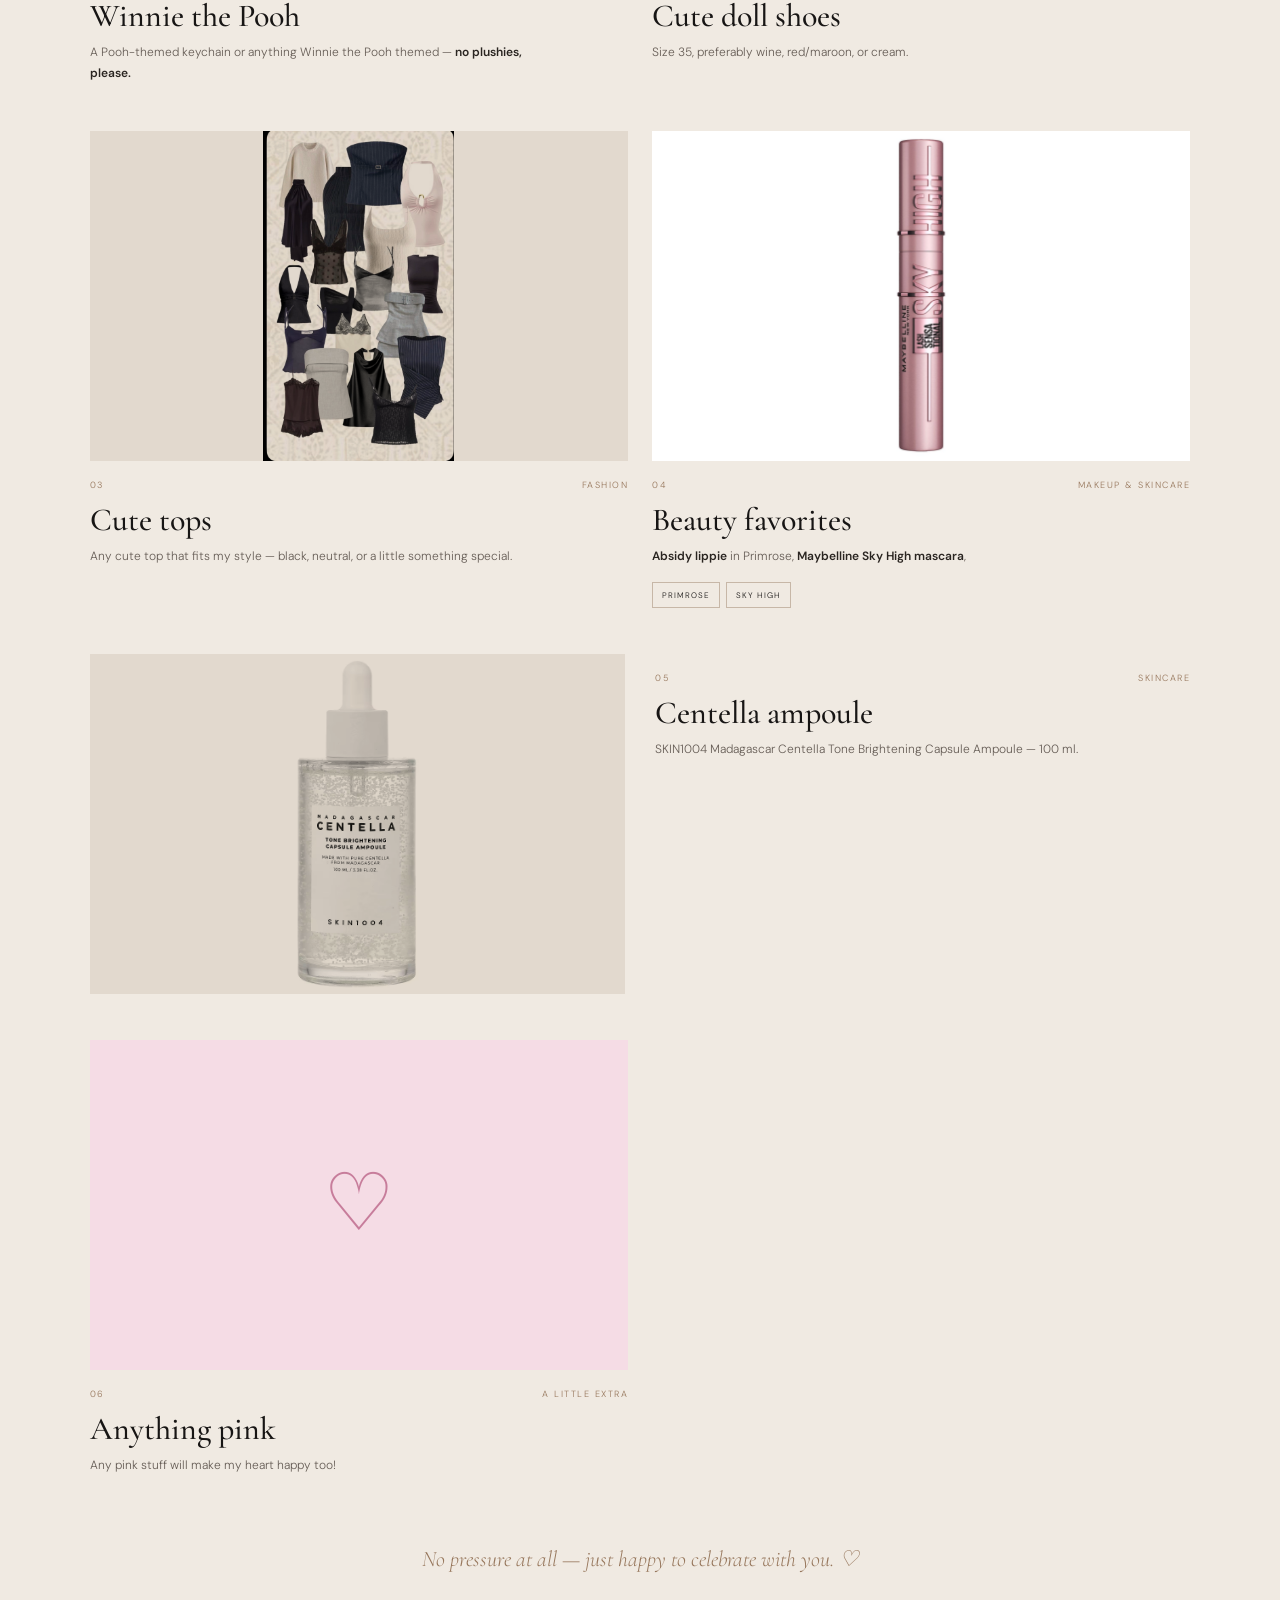
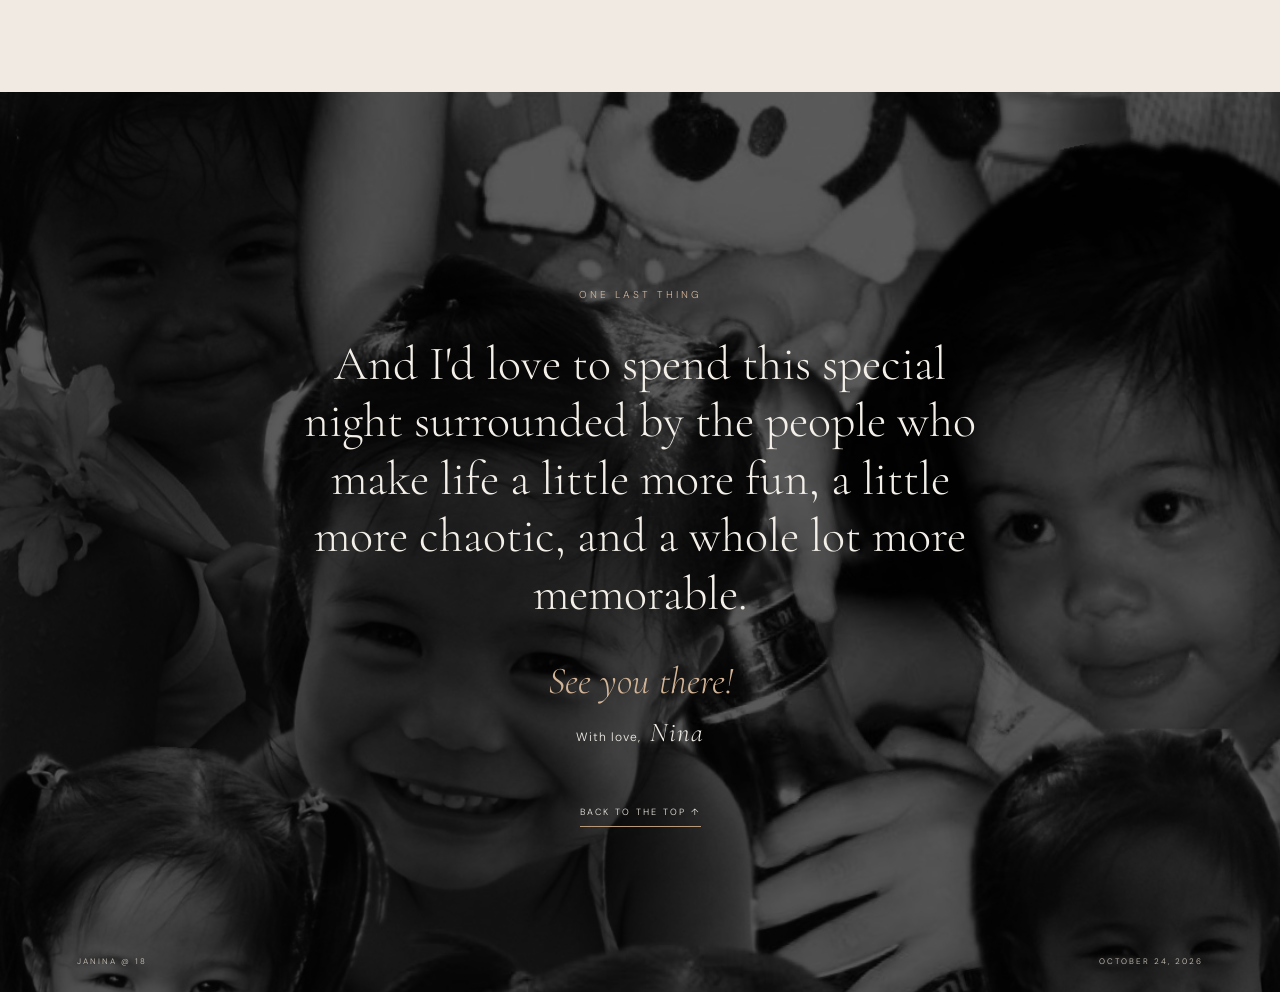
==== commit 323b9b4d: "Update index.html" ====
--- a/index.html
+++ b/index.html
@@ -131,7 +131,7 @@
           </div>
           <div class="wish-meta"><span>04</span><span>MAKEUP & SKINCARE</span></div>
           <h3>Beauty favorites</h3>
-          <p><strong>Absidy lippie</strong> in Primrose, <strong>Maybelline Sky High mascara</strong>, or the <strong>SKIN1004 Madagascar Centella Tone Brightening Capsule Ampoule, 100 ml.</strong></p>
+          <p><strong>Absidy lippie</strong> in Primrose, <strong>Maybelline Sky High mascara</strong>,</p>
           <div class="product-tags">
             <span>PRIMROSE</span>
             <span>SKY HIGH</span>
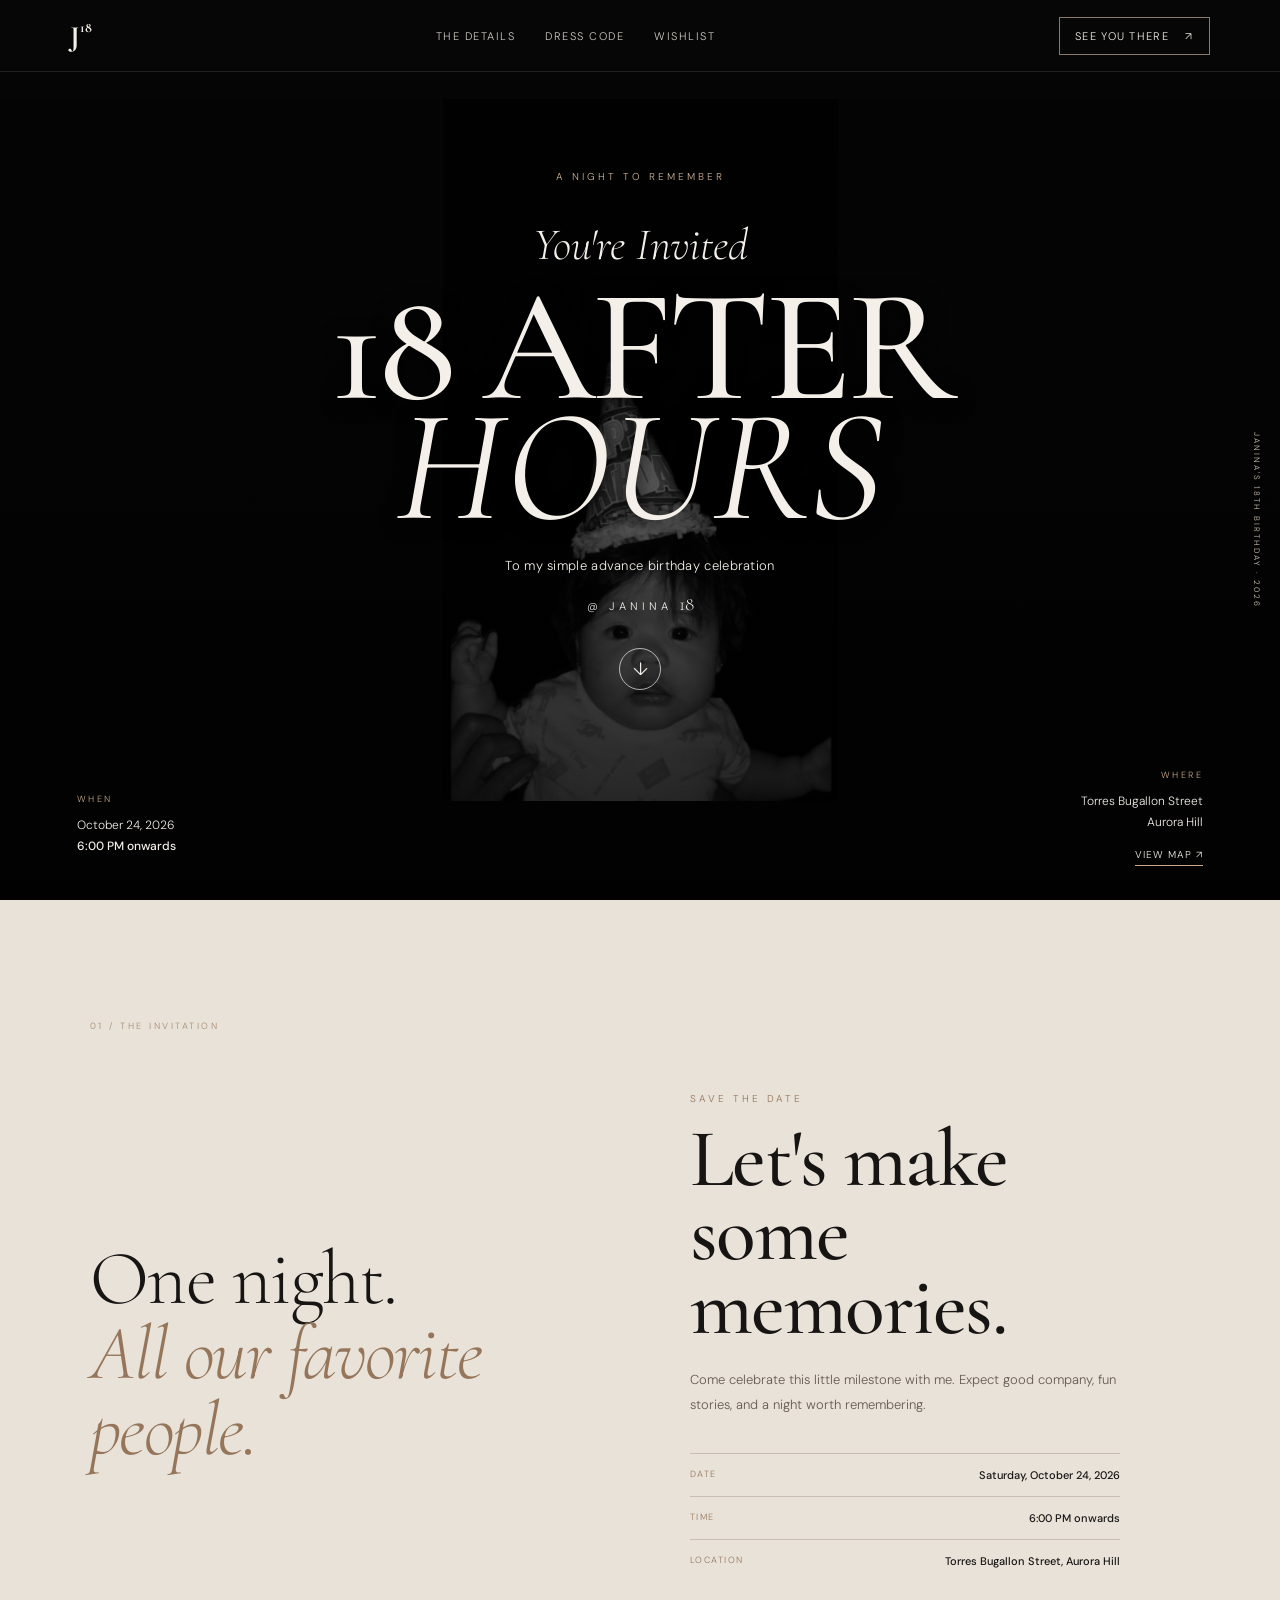
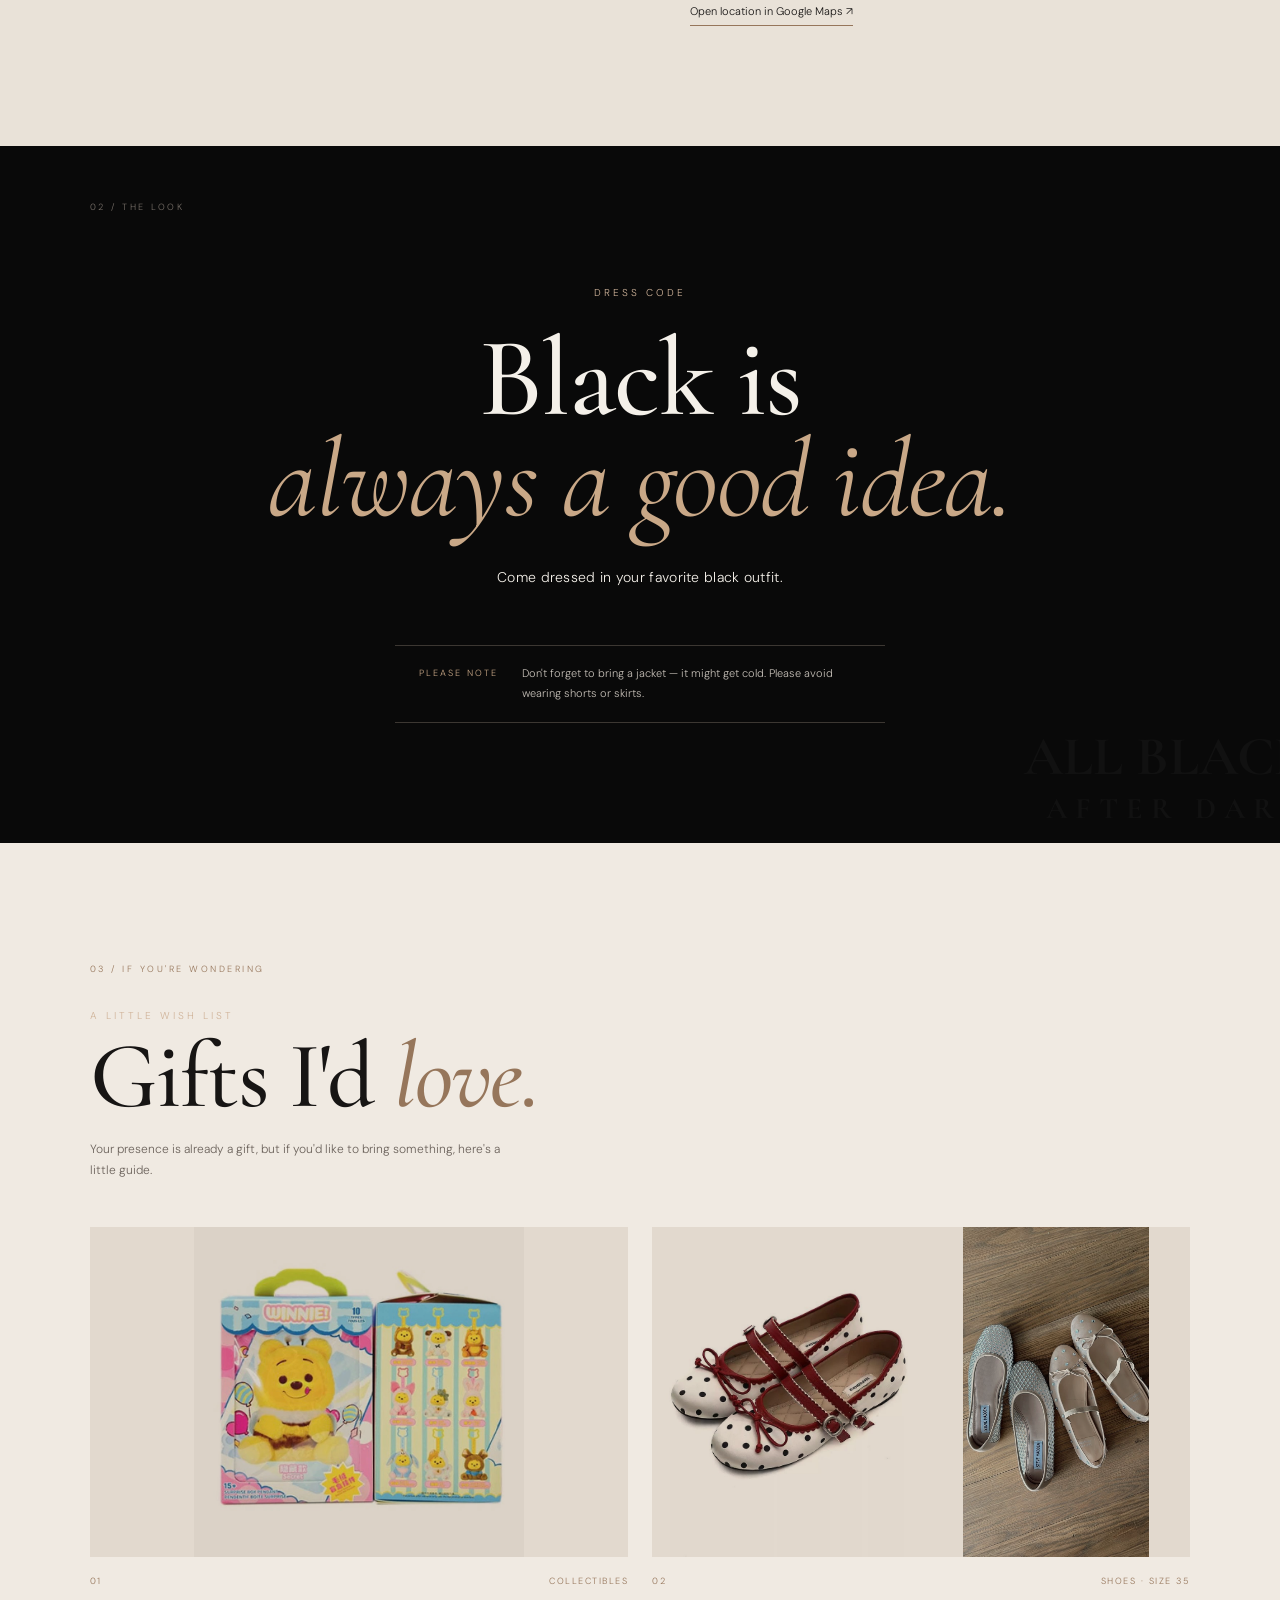
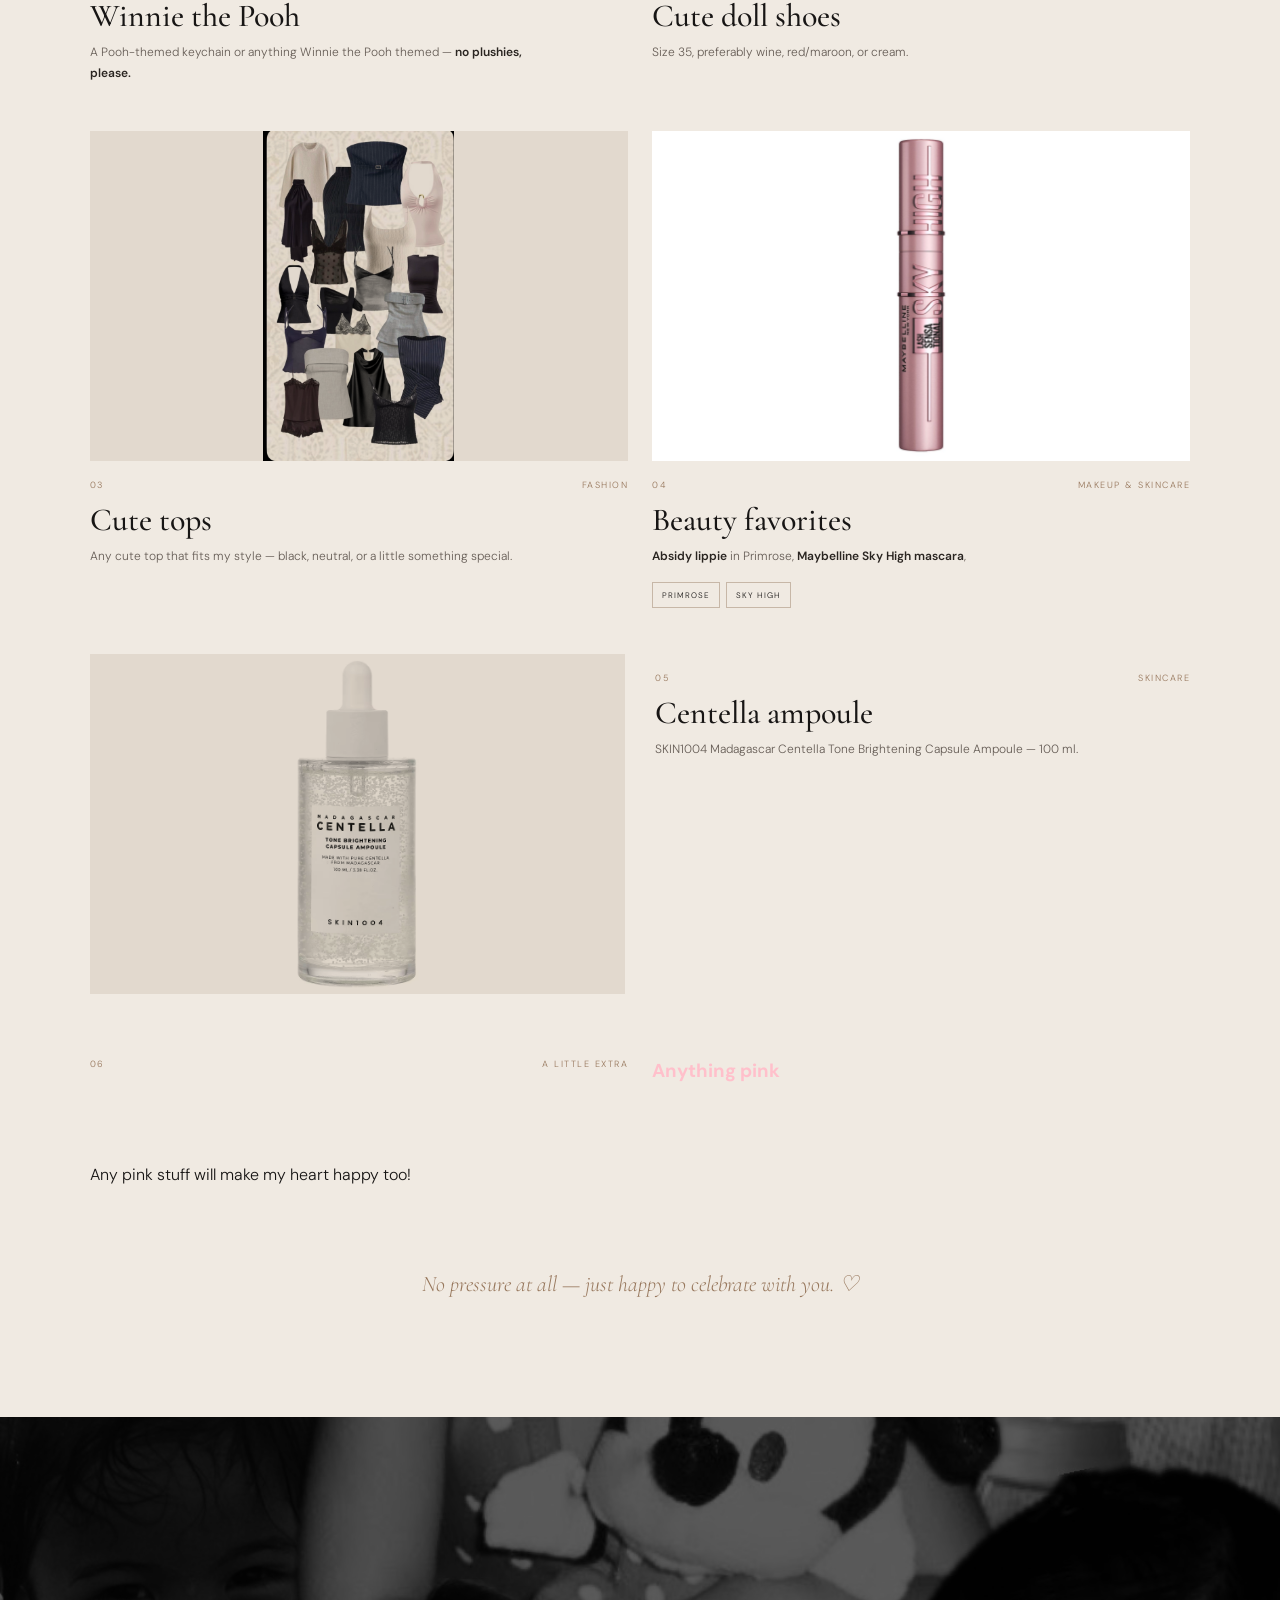
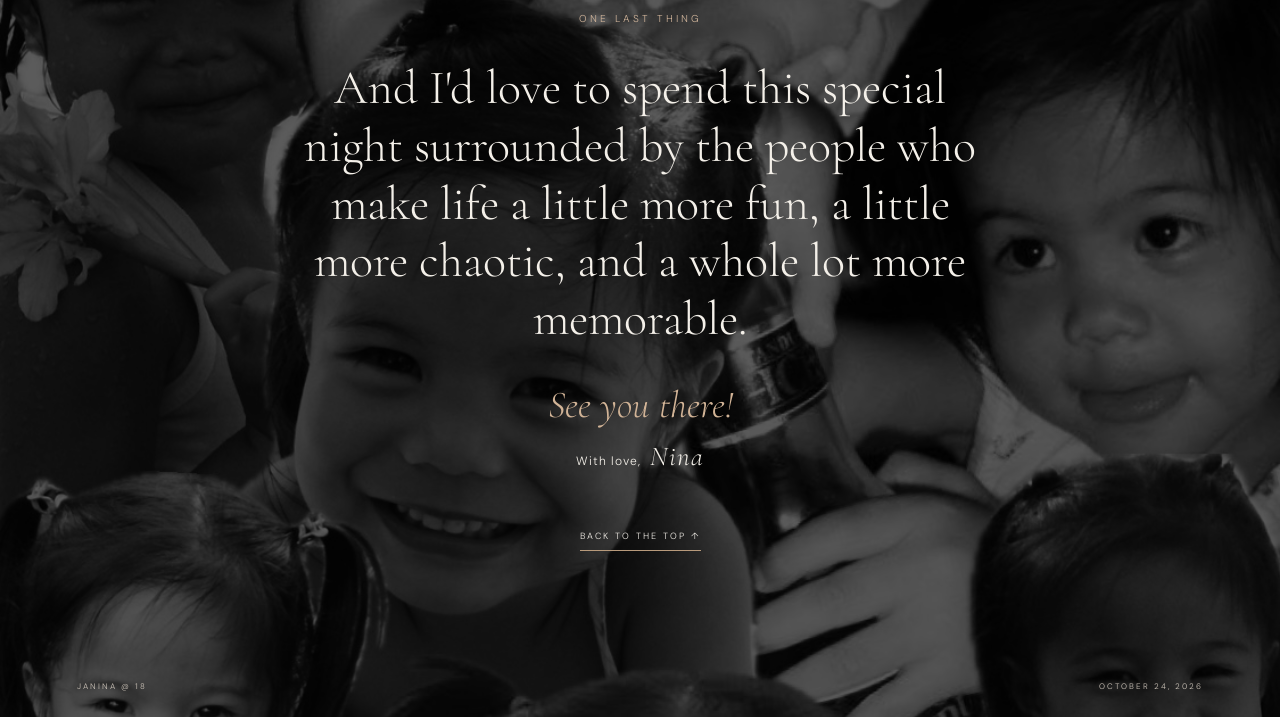
==== commit c45c218f: "Update index.html" ====
--- a/index.html
+++ b/index.html
@@ -147,12 +147,9 @@
           <p>SKIN1004 Madagascar Centella Tone Brightening Capsule Ampoule — 100 ml.</p>
         </article>
 
-        <article class="wish-card">
-          <div class="wish-image" style="background:#f5dce5;">
-            <span style="font-family:'Cormorant Garamond',serif;font-size:80px;color:#c77d9b;">♡</span>
-          </div>
+      
           <div class="wish-meta"><span>06</span><span>A LITTLE EXTRA</span></div>
-          <h3>Anything pink</h3>
+          <h3 style="color: pink;">Anything pink</h3>
           <p>Any pink stuff will make my heart happy too!</p>
         </article>
       </div>
